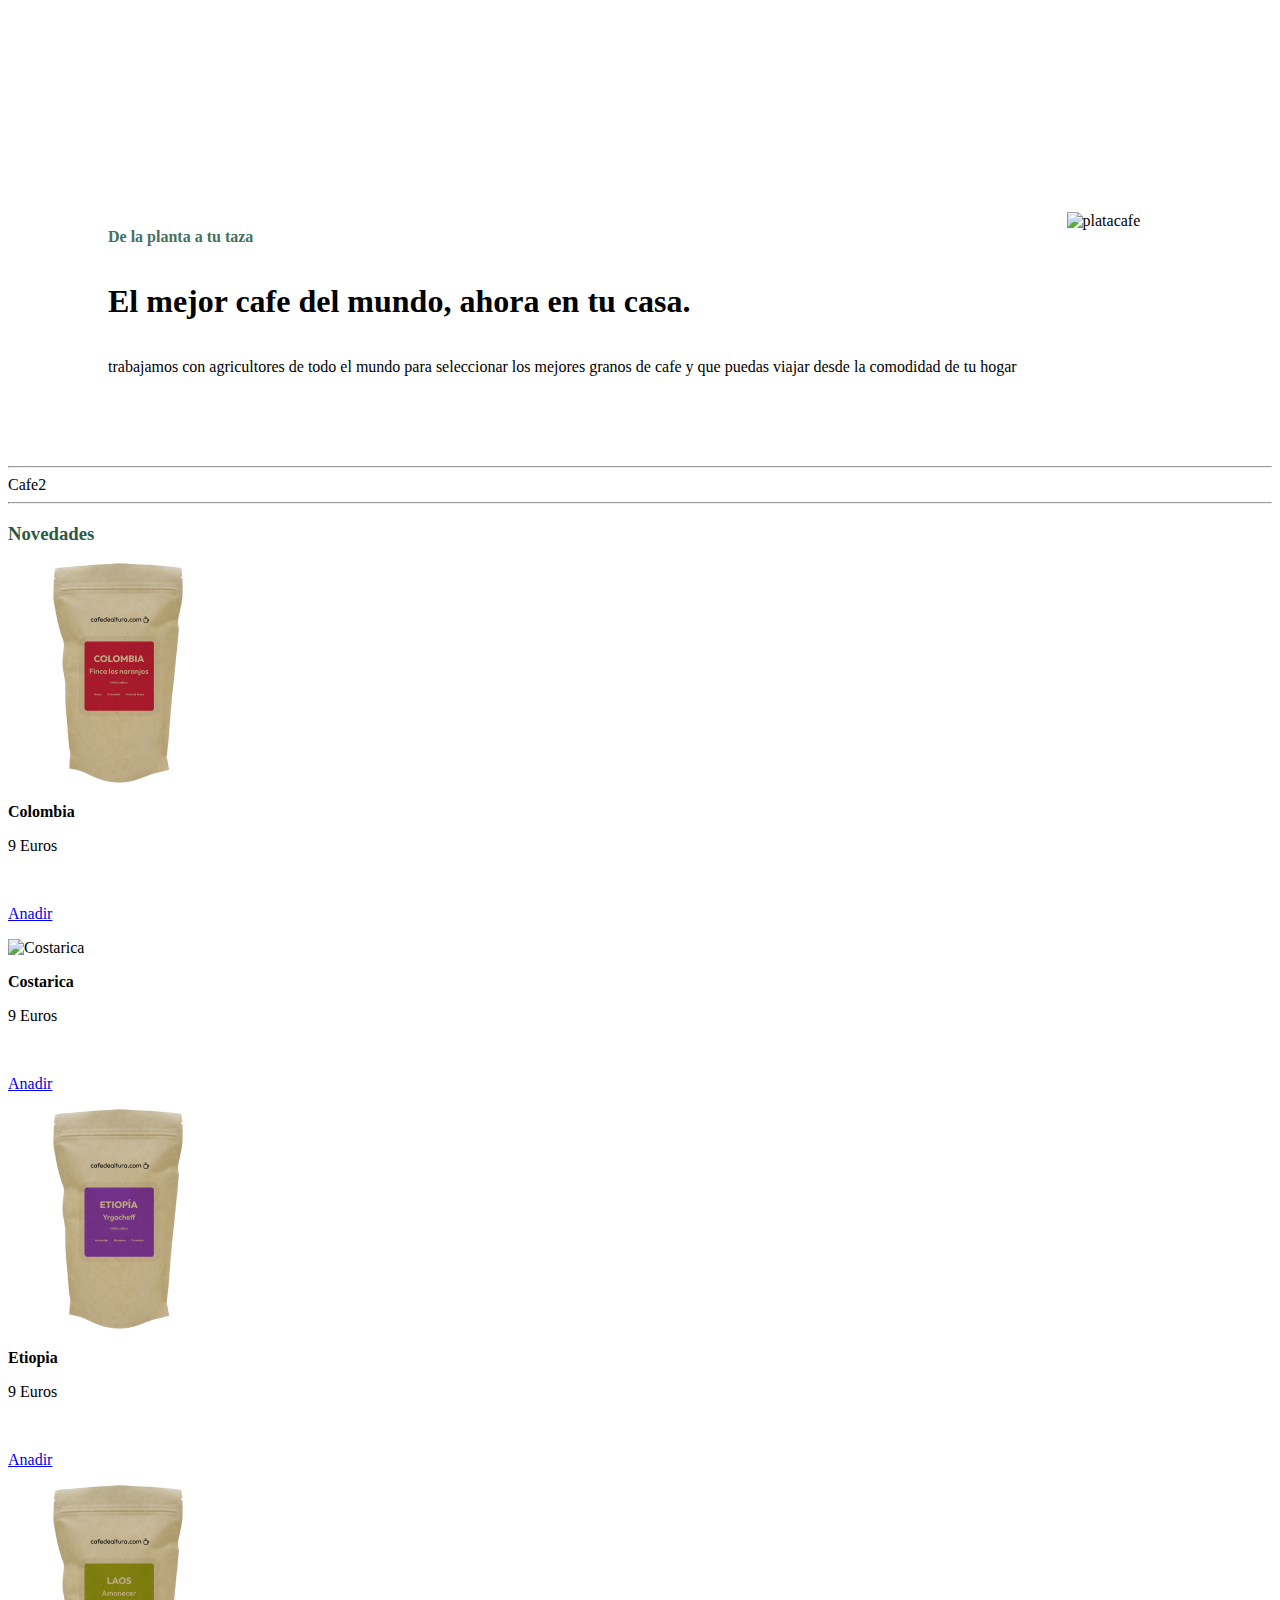
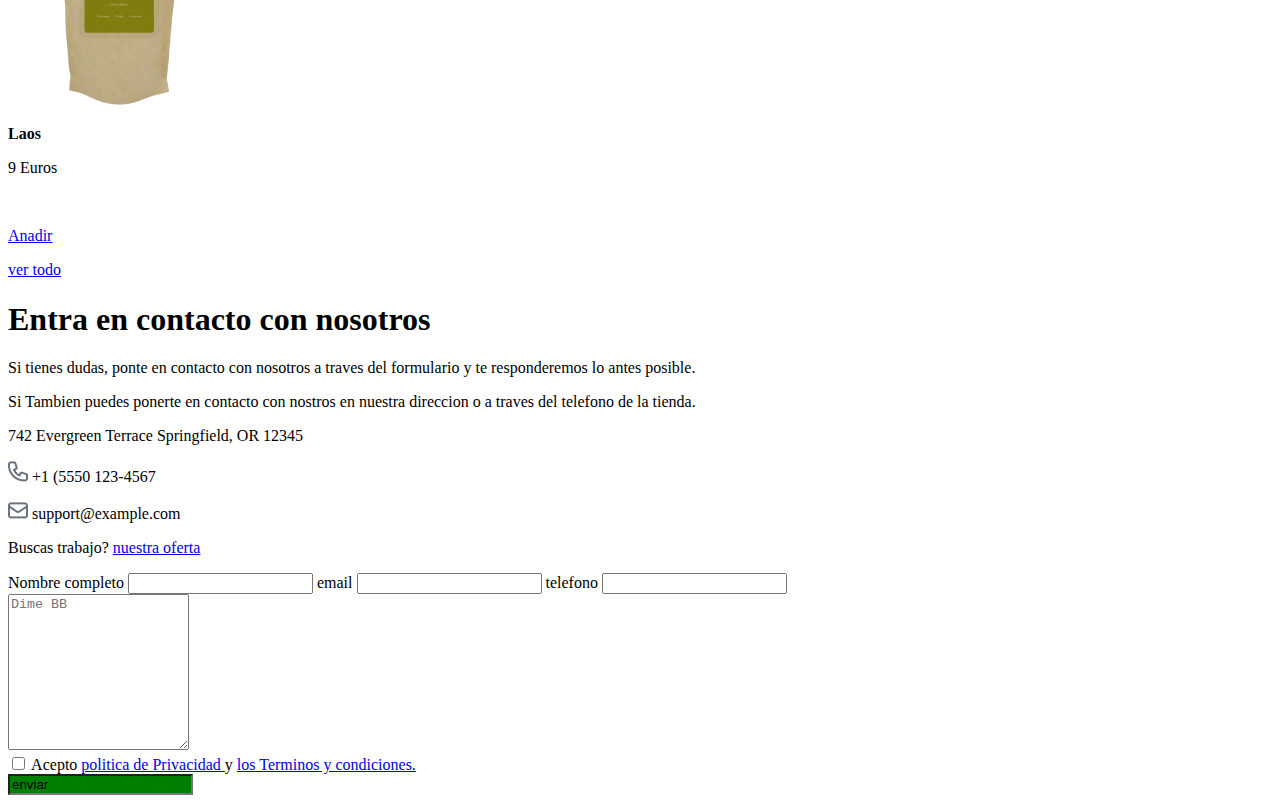
==== index.html @ aecbfa85 "2ndCommit" ====
<!DOCTYPE html>
<html lang="en">

<head>
    <meta charset="UTF-8">
    <meta http-equiv="X-UA-Compatible" content="IE=edge">
    <meta name="viewport" content="width=device-width, initial-scale=1.0">
    <link rel="stylesheet" href="assets/main.css">
    <title>Cafe de Altura
    </title>
</head>

<body>
    <section id="cafea">
        <div class="cafea1">
            <a title="Home" href="index.html"> <img src="image/emoti/Logo.png" alt="Cafe de Altura"> </a>
        </div>
        <div class="cafea2">
            <div class="Tienda"><a title="Tienda" href="tienda.html"> <img src="image/emoti/Tienda.png" alt="Tienda">
                </a></div>
            <div class="Suscripcion"><a title="Suscripcion" href="suscripcion.html"> <img
                        src="image/emoti/Suscripcion.png" alt="Suscripcion"> </a></div>

            <div class="empresas"><a title="para_empresas" href="empresas.html"> <img
                        src="image/emoti/Para_empresas.png" alt="empresas">
                </a>
            </div>

            <div class="about_us"><a title="about_us" href="aboutus.html"> <img src="image/emoti/Sobre_nosotros.png"
                        alt="about_us">

                </a>
            </div>
            <div class="Contact"><a title="Contact" href="contact.html"> <img src="image/emoti/Contacto.png"
                        alt="contact"> </a> </div>



        </div>


        </div>
        <div class="cafea3">
            <div> <a title="phone" href="tel:+34919490518"> <img src="image/emoti/telefono.png" alt="phone"> </a> </div>
            <div class="init_sesion">
                <a title="init" href="init.html"> <img src="image/emoti/inicio_secion.png" alt="inicio_secion"> </a>
            </div>

        </div>
        <div class="cafea4">

            <a title="cesta" href="cesta.html"> <img src="image/emoti/Carr.png" alt="cesta"> </a>


        </div>
    </section>













    <div class="cafe1">
        <div class="class1cafe">
            <p style="color: #46715E;"><strong> De la planta a tu taza </strong></p>
            <h1><strong> El mejor cafe del mundo, ahora en tu casa. </strong></h1>
            <p>trabajamos con agricultores de todo el mundo para seleccionar los mejores granos de cafe y que puedas
                viajar desde la comodidad de tu hogar</p>

            <p>

            <div class="cafe1bottom">
                <a href="page/about_us.html" ; style="color: white ;" id="buttom">About</a>


                <!--<p><a class="boton-tienda" href="https://sensacionweb.com/">Anadir</a>-->
                <a href="page/contact_us.html" ; style="color: white;" id="buttom2">Contact Us</a>
                </p>
            </div>
        </div>
        <div class="planta-de-cafe">
            <div>
                <img src="image/imagen/Planta-de-café.jpeg" ; alt="platacafe" width="600px" height="400px">

            </div>
        </div>

    </div>
    <hr>
    Cafe2
    <hr>
    <!--
    <section id="cafe2">
        <h2>Cafe con las mejores condiciones</h2>
        <article class="cafe2abc">
            <div class="cafe2a">
                <h3>Recibe tu pedido sin preocuparte</h3>
                <p> Tienes cosas mas importante en la cabeza, por eso con nuestro suscripcion de cafe, nunca te quedaras
                    sin
                    tu taza de la manana</p>
            </div>
            <div class="cafe2b">
                <h3>envio en 24/48h </h3>
                <p> pide tu cafe antes de las 12h y lo recibiras al dia siguiente</p>
            </div>
            <div class="cafe2c">
                <h3>Descuentos y beneficios</h3>
                <p>cada dos meses, te regalamos una bolsa de un nuevo origen sorpresa. Para que lo descubras junto a
                    nosotros</p>
            </div>
        </article>

    </section>-->

    <section id="cafe3">
        <div class="cafe3a">
            <h3 style="color:#2A5B45 ;">Novedades</h3>
        </div>
        <div class="cafe3b">
            <div class="bolsa-cafe"> <img src="image/imagen/Colombia.png" alt="Colombia">
                <p><strong>Colombia</strong></p>
                <p>9 Euros</p>
                </br>
                <p><a class="boton-tienda" href="https://sensacionweb.com/">Anadir</a>
            </div>
            <div class="bolsa-cafe"> <img src="image/imagen/Costarica.png" alt="Costarica">
                <p><strong>Costarica</strong></p>
                <p>9 Euros</p>
                </br>

                <p><a class="boton-tienda" href="https://sensacionweb.com/">Anadir</a>
            </div>
            <div class="bolsa-cafe"> <img src="image/imagen/Etiopia.png" alt="Etiopia">
                <p><strong>
                        Etiopia
                    </strong></p>
                <p>9 Euros</p>
                </br>

                <p><a class="boton-tienda" href="https://sensacionweb.com/">Anadir</a>
            </div>
            <div class="bolsa-cafe"> <img src="image/imagen/Laos.png" alt="Laos">
                <p><strong>Laos</strong></p>
                <p> 9 Euros</p>
                </br>

                <p><a class="boton-tienda" href="https://sensacionweb.com/">Anadir</a>
                </p>
            </div>
        </div>
        <div class="cafe3c">
            <a href="tienda.html">ver todo</a>
        </div>
    </section>

    <div id="cafe4">
        <div class="cafe4a">
            <h1>Entra en contacto con nosotros </h1>
            <p>Si tienes dudas, ponte en contacto con nosotros a traves del formulario y te
                responderemos lo antes posible. </p>
            <p>Si Tambien puedes ponerte en contacto con nostros en nuestra direccion o a
                traves del telefono de la tienda.</p>
            <p> 742 Evergreen Terrace Springfield, OR 12345 </p>
            <p> <img src="image/emoti/PhoneIcon.jpg" alt="phone"> +1 (5550 123-4567</p>
            <p> <img src="image/emoti/Emailicon.png" alt="emailicon"> support@example.com </p>
            <p> Buscas trabajo? <a href="ofertatrabajo.html" alt="ofertatrabao"> nuestra oferta </a></p>

        </div>
        <div class="cafe4b">




            <form action="fdf"></form>
            <label for="namesurname">Nombre completo</label>
            <input type="text" id="fname" name="fname">
            <label for="email">email</label>
            <input type="email" id="email" name="email">
            <label for="phone">telefono</label>
            <input type="tel" id="tel" name="tel">
            </br>
            <label for="Question"></label>
            <textarea name="name" id="fd" cols="20" rows="10" placeholder="Dime BB"></textarea>
        </br>
            <label for="Checkin"> <input type="checkbox" id="checkbox" name="checkbox">
                Acepto <a href="politicadeprivacidad.html"> politica de Privacidad </a>y <a
                    href="terminosycondiciones.html">los Terminos y condiciones. </a>
            </label>
        </br
        >
            <form action="/action_page.php" method="get" >
              
                    <input class="submit" value="enviar" style="background-color:green">
            </form>






        </div>

    </div>

    </div>

    <footer>

    </footer>

</body>

</html>
---- assets/main.css ----
/*div {
    display: flex;
    justify-content: center;
    gap: 12 cm; 
}
*/

header {

    display: flex;
    justify-content: space-around;
    align-content: center;
    text-align: center;
    align-items: center;
    background-color: #2B2A2B;
  
}


body {
    
}

.cafe1 {

    display: flex;
    justify-content: flex-start;
margin-left: 100px;
margin-right: 100px;
gap: 50px
;
}

.class1cafe {

    display: flex;
    flex-direction: column;
    justify-content: center;



}
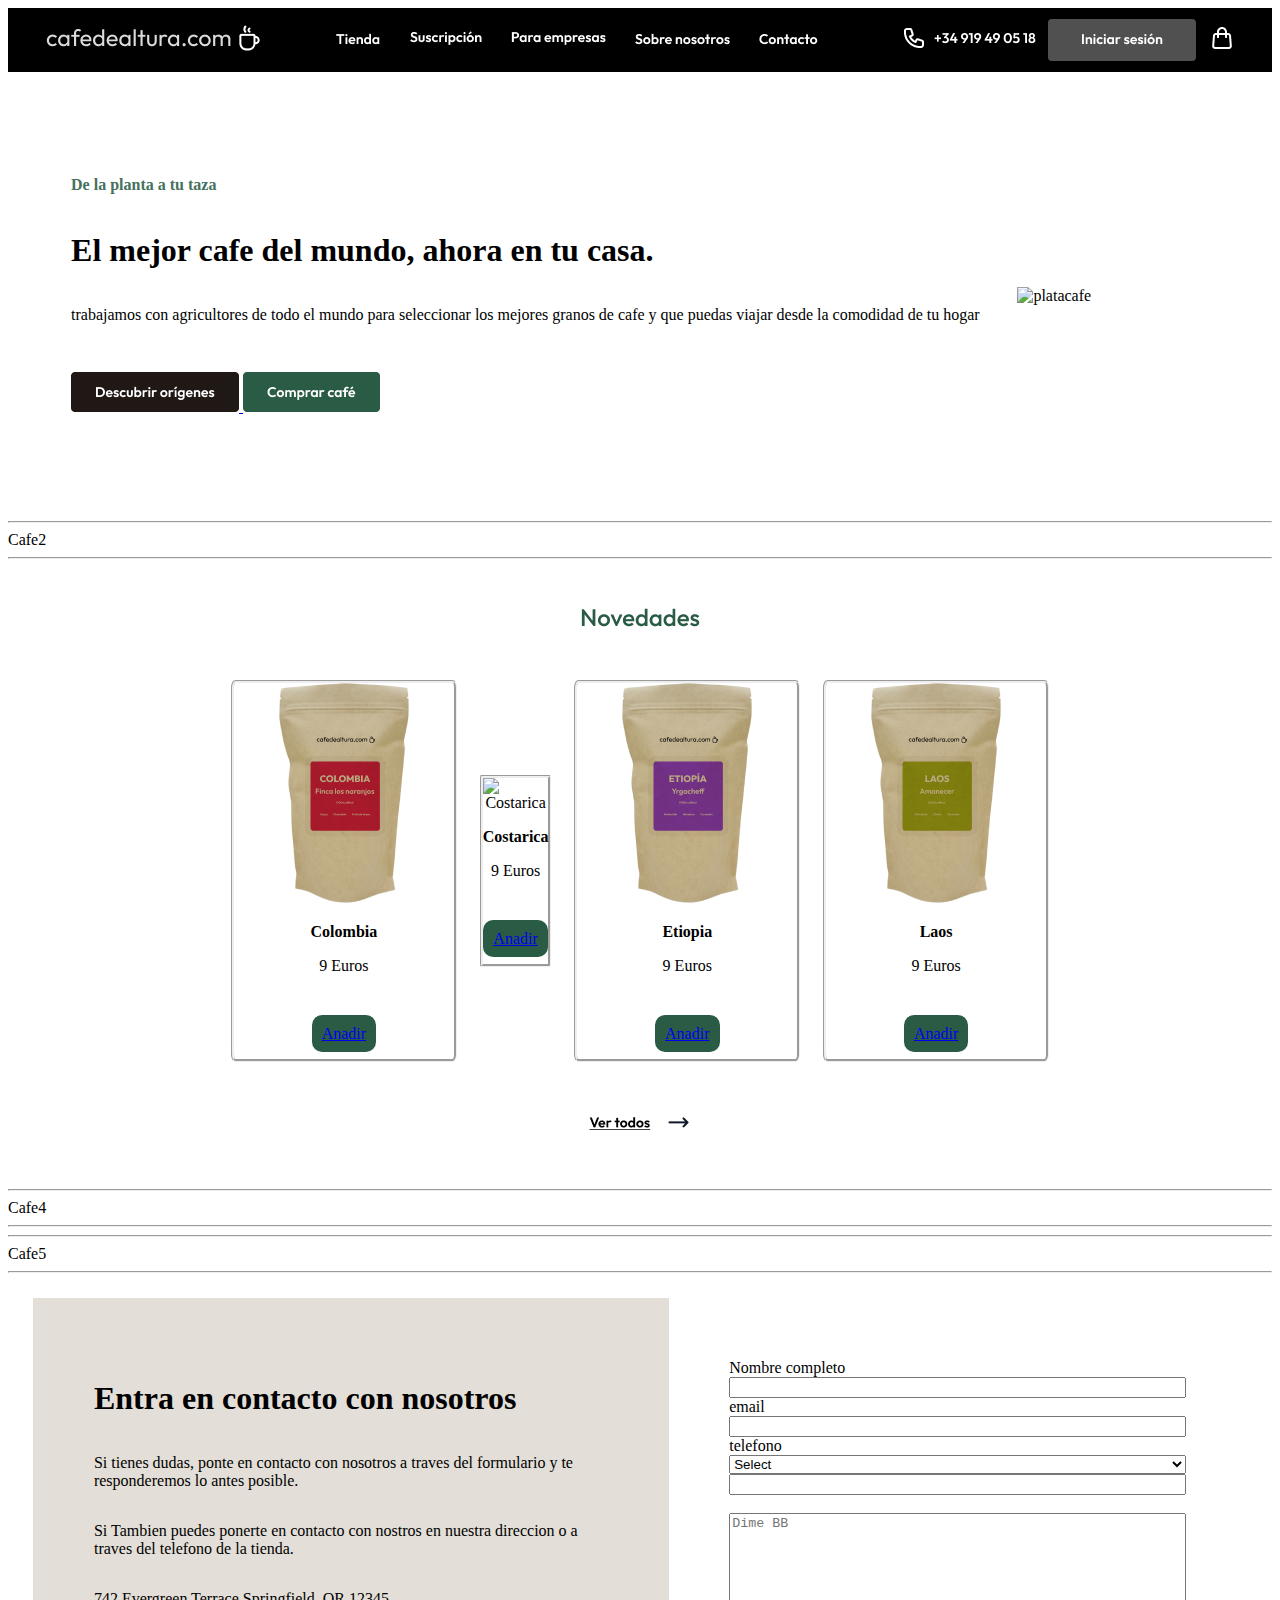
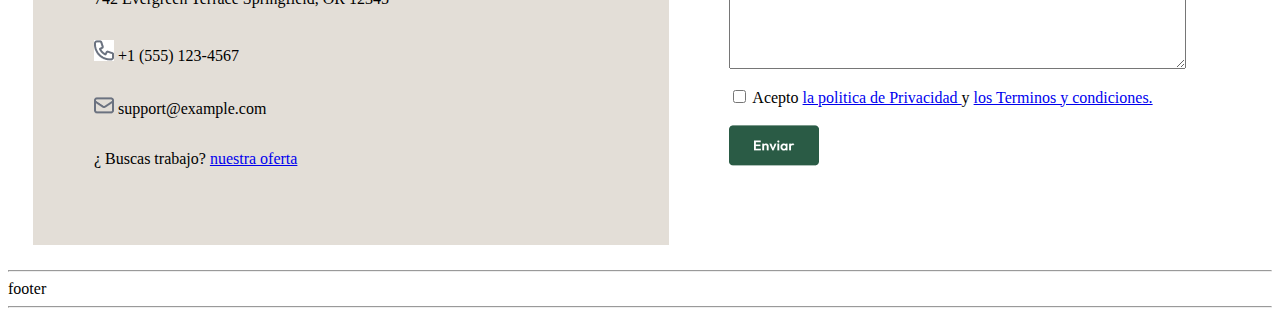
==== commit 57b831f0: "3rd Commit" ====
--- a/index.html
+++ b/index.html
@@ -57,16 +57,6 @@
 
 
 
-
-
-
-
-
-
-
-
-
-
     <div class="cafe1">
         <div class="class1cafe">
             <p style="color: #46715E;"><strong> De la planta a tu taza </strong></p>
@@ -77,11 +67,9 @@
             <p>
 
             <div class="cafe1bottom">
-                <a href="page/about_us.html" ; style="color: white ;" id="buttom">About</a>
+                <a href="page/about_us.html"> <img src="image/emoti/Botonegro.png" alt="Botonegro">  </a>
 
-
-                <!--<p><a class="boton-tienda" href="https://sensacionweb.com/">Anadir</a>-->
-                <a href="page/contact_us.html" ; style="color: white;" id="buttom2">Contact Us</a>
+                <a href="page/contact_us.html"> <img src="image/emoti/Botonverde.png" alt="Botonverde">    </a>
                 </p>
             </div>
         </div>
@@ -96,32 +84,10 @@
     <hr>
     Cafe2
     <hr>
-    <!--
-    <section id="cafe2">
-        <h2>Cafe con las mejores condiciones</h2>
-        <article class="cafe2abc">
-            <div class="cafe2a">
-                <h3>Recibe tu pedido sin preocuparte</h3>
-                <p> Tienes cosas mas importante en la cabeza, por eso con nuestro suscripcion de cafe, nunca te quedaras
-                    sin
-                    tu taza de la manana</p>
-            </div>
-            <div class="cafe2b">
-                <h3>envio en 24/48h </h3>
-                <p> pide tu cafe antes de las 12h y lo recibiras al dia siguiente</p>
-            </div>
-            <div class="cafe2c">
-                <h3>Descuentos y beneficios</h3>
-                <p>cada dos meses, te regalamos una bolsa de un nuevo origen sorpresa. Para que lo descubras junto a
-                    nosotros</p>
-            </div>
-        </article>
-
-    </section>-->
-
+   
     <section id="cafe3">
         <div class="cafe3a">
-            <h3 style="color:#2A5B45 ;">Novedades</h3>
+            <img src="image/emoti/Novedades.png" alt="Novedades">
         </div>
         <div class="cafe3b">
             <div class="bolsa-cafe"> <img src="image/imagen/Colombia.png" alt="Colombia">
@@ -156,9 +122,18 @@
             </div>
         </div>
         <div class="cafe3c">
-            <a href="tienda.html">ver todo</a>
+            <a href="tienda.html" ><img src="image/emoti/Vertodo.png" alt="vertodo"></a>
         </div>
     </section>
+
+
+    <hr>
+    Cafe4
+    <hr>
+    <hr>
+    Cafe5
+    <hr>
+
 
     <div id="cafe4">
         <div class="cafe4a">
@@ -168,14 +143,14 @@
             <p>Si Tambien puedes ponerte en contacto con nostros en nuestra direccion o a
                 traves del telefono de la tienda.</p>
             <p> 742 Evergreen Terrace Springfield, OR 12345 </p>
-            <p> <img src="image/emoti/PhoneIcon.jpg" alt="phone"> +1 (5550 123-4567</p>
+            <p> <img src="image/emoti/PhoneIcon.jpg" alt="phone"> +1 (555) 123-4567</p>
             <p> <img src="image/emoti/Emailicon.png" alt="emailicon"> support@example.com </p>
-            <p> Buscas trabajo? <a href="ofertatrabajo.html" alt="ofertatrabao"> nuestra oferta </a></p>
+            <p> ¿ Buscas trabajo? <a href="ofertatrabajo.html" alt="ofertatrabao"> nuestra oferta </a></p>
 
         </div>
+
+      
         <div class="cafe4b">
-
-
 
 
             <form action="fdf"></form>
@@ -184,25 +159,24 @@
             <label for="email">email</label>
             <input type="email" id="email" name="email">
             <label for="phone">telefono</label>
+            <select name="edad del usario" id="edad">
+                <option value="" disabled selected>Select </option>
+              
             <input type="tel" id="tel" name="tel">
             </br>
             <label for="Question"></label>
             <textarea name="name" id="fd" cols="20" rows="10" placeholder="Dime BB"></textarea>
-        </br>
+            </br>
             <label for="Checkin"> <input type="checkbox" id="checkbox" name="checkbox">
-                Acepto <a href="politicadeprivacidad.html"> politica de Privacidad </a>y <a
+                Acepto <a href="politicadeprivacidad.html">la politica de Privacidad </a>y <a
                     href="terminosycondiciones.html">los Terminos y condiciones. </a>
             </label>
-        </br
-        >
-            <form action="/action_page.php" method="get" >
-              
-                    <input class="submit" value="enviar" style="background-color:green">
+            </br>
+            <form action="/action_page.php" method="get">
+
+                
+                <input type="image" name="botondeenvio" src="image/emoti/Button.png" alt="Enviar formulario">
             </form>
-
-
-
-
 
 
         </div>
@@ -212,7 +186,9 @@
     </div>
 
     <footer>
-
+        <hr>
+        footer
+        <hr>
     </footer>
 
 </body>
--- a/assets/main.css
+++ b/assets/main.css
@@ -1,34 +1,106 @@
-/*div {
+#cafea {
+
+    background-color: black;
     display: flex;
-    justify-content: center;
-    gap: 12 cm; 
-}
-*/
-
-header {
-
-    display: flex;
-    justify-content: space-around;
-    align-content: center;
+    color: white;
+    justify-content: space-between;
     text-align: center;
     align-items: center;
-    background-color: #2B2A2B;
-  
+    align-content: center;
+    height: 64px;
+    padding: 12px, 40px, 12px, 40px;
+
 }
 
 
-body {
-    
+
+.cafea1 {
+
+    display: flex;
+    justify-content: center;
+    align-items: center;
+    margin-left: 3%;
+
 }
+
+.cafea2 {
+    display: flex;
+    justify-content: center;
+    align-items: center;
+    margin-left: 10%;
+}  
+
+.cafea2>div {
+    margin: 4%;
+}
+
+.cafea3 {
+
+    display: flex;
+    align-items: center;
+    margin-left: 10%
+;
+
+}
+.cafea3 > div {
+    margin: 6px;
+}
+.init_sesion {
+    border-radius: 4px;
+    padding: 12px 24px 12px 24px;
+width: 100px;
+     background-color: #515051 ;
+
+}
+.cafea4 {
+    margin-right: 3%;
+}
+
+
 
 .cafe1 {
 
     display: flex;
     justify-content: flex-start;
-margin-left: 100px;
-margin-right: 100px;
-gap: 50px
-;
+    align-items: center;
+    text-align: start;
+   
+margin: 4% 2% 4% 2%
+
+}
+
+
+.boton-tienda {
+    background: #2A5B45;
+    border-radius: 10px;
+
+    padding: 10px;
+    height: 10px;
+    width: 10px;
+
+}
+
+.boton-tienda:hover {
+background-color: #6A8C7D;
+
+}
+
+#buttom {
+    background: #1F1815;
+    border-radius: 10px;
+
+    padding: 20px;
+    height: 20px;
+    width: 40px;
+}
+
+#buttom2 {
+    background: #2A5B45;
+    border-radius: 10px;
+
+    padding: 20px;
+    height: 200px;
+    width: 40000px;
 }
 
 .class1cafe {
@@ -36,7 +108,86 @@
     display: flex;
     flex-direction: column;
     justify-content: center;
+    margin: 1cm;
+
+}
 
 
+#cafe3 {
+    
+    align-items: center ;
+   flex-wrap: wrap;
+   
 
-}+}
+#cafe3 >div {
+
+ margin-top: 2%;
+ margin-bottom:  2%;
+}
+
+
+#cafe3 {
+
+    display: flex;
+    flex-direction: column;
+    margin: 2%;
+    column-gap: 400cm;
+}
+
+.cafe3b {
+
+    display: flex;
+    flex-direction: row;
+    align-items: center;
+    justify-content: center;
+    text-align: center;
+    gap: 3%
+
+
+}
+.bolsa-cafe {
+    border-style: groove;
+
+border-radius: 2%;
+}
+.bolsa-cafe:hover {
+
+background-color: #F7F5F3;
+}
+
+#cafe4 {
+
+
+display: flex;
+margin: 2%;}
+
+.cafe4a {
+    background-color: #E3DED7;
+    display: flex;
+    flex-direction: column;
+    justify-content: start;
+padding: 5%;
+width: 45%;
+}
+.cafe4b {
+
+
+    display: flex;
+    flex-direction: column;
+    justify-content: flex-start;
+    padding:  5%;
+    width: 40%;
+
+}
+.boton3 {
+
+    width: 82px;
+    height: 30px;
+    padding: 8px;
+    border-radius: 6%;
+    
+
+}
+
+/* Nav en el Header */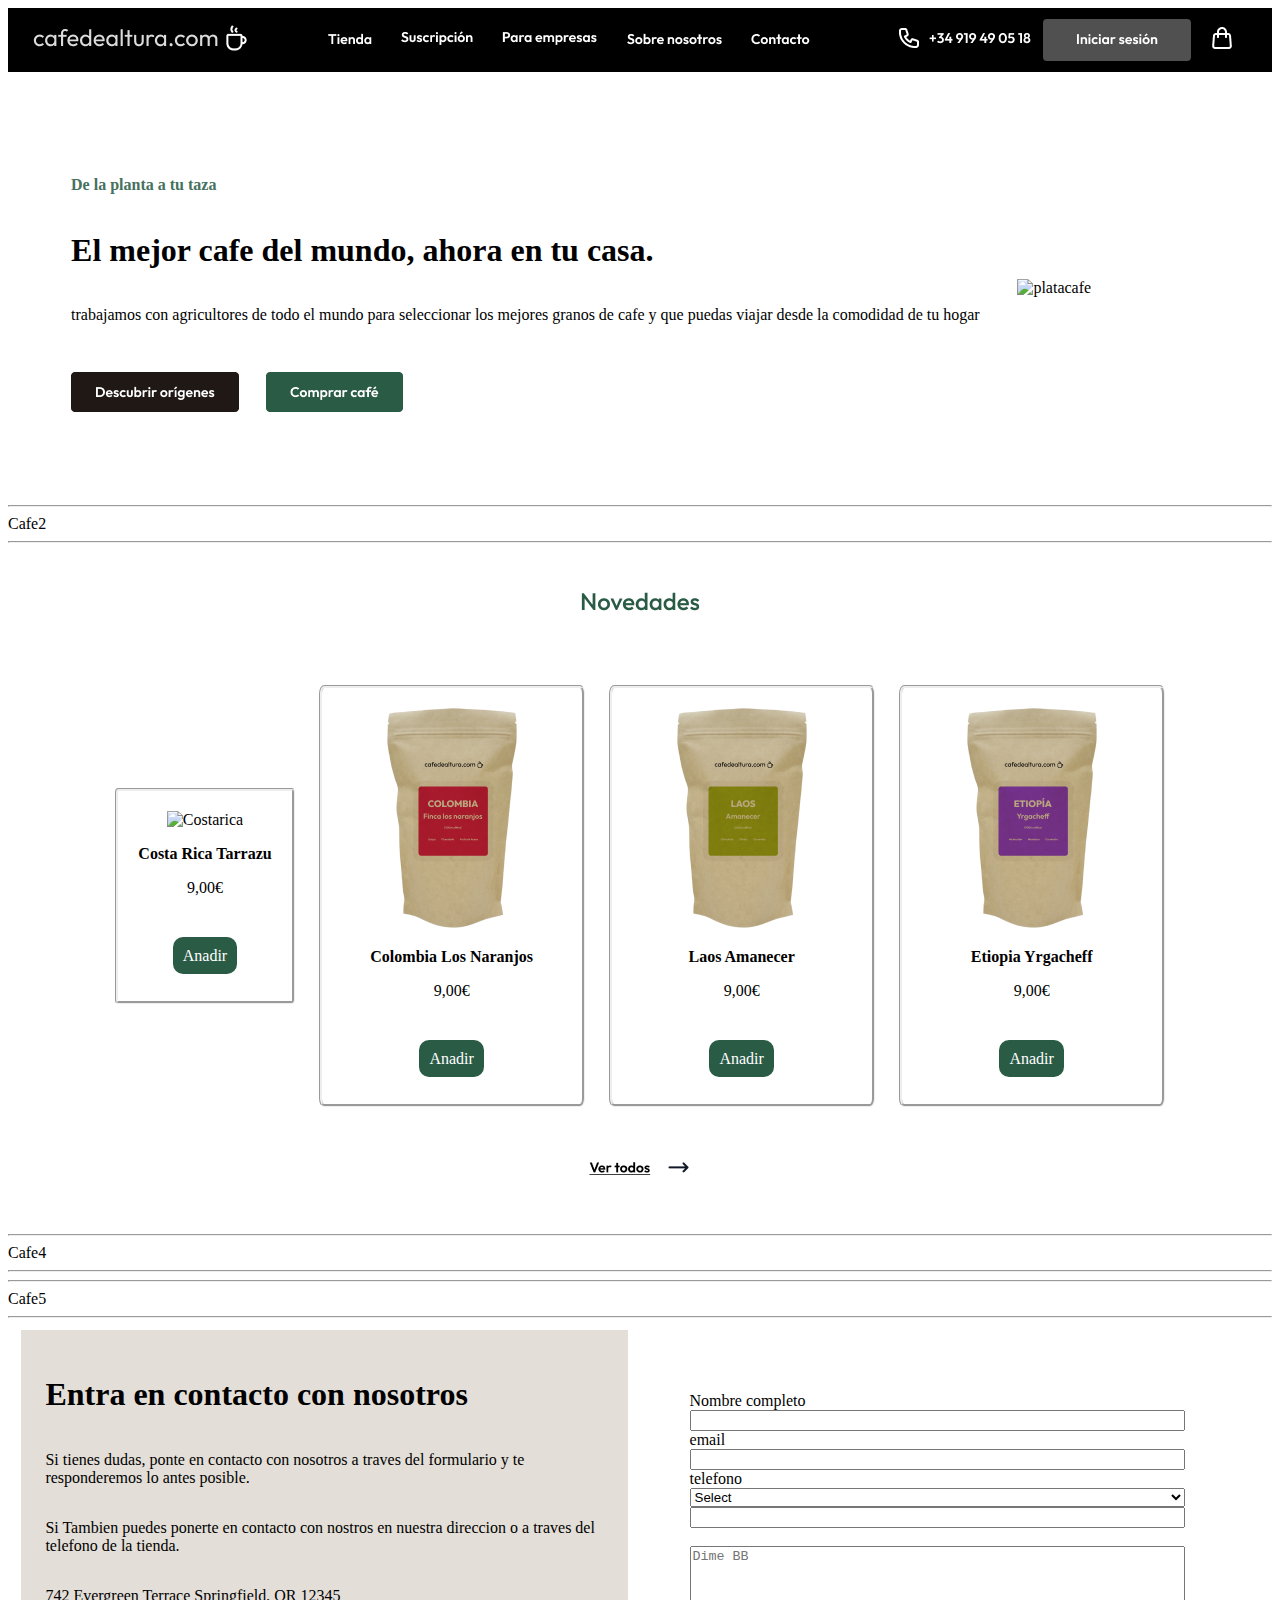
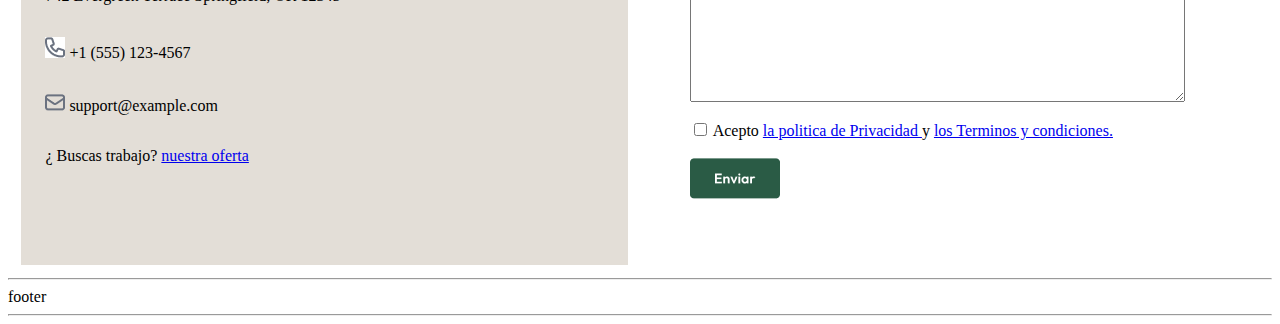
==== commit bc6e0fb6: "4commit" ====
--- a/index.html
+++ b/index.html
@@ -11,27 +11,33 @@
 </head>
 
 <body>
-    <section id="cafea">
-        <div class="cafea1">
+    <section id="cafe1">
+        <div class="cafe1a">
             <a title="Home" href="index.html"> <img src="image/emoti/Logo.png" alt="Cafe de Altura"> </a>
         </div>
-        <div class="cafea2">
-            <div class="Tienda"><a title="Tienda" href="tienda.html"> <img src="image/emoti/Tienda.png" alt="Tienda">
-                </a></div>
-            <div class="Suscripcion"><a title="Suscripcion" href="suscripcion.html"> <img
-                        src="image/emoti/Suscripcion.png" alt="Suscripcion"> </a></div>
-
-            <div class="empresas"><a title="para_empresas" href="empresas.html"> <img
+        <div class="cafe1b">
+            <div class="Tienda">
+                <a href="page/tienda.html" title="Tienda">
+                    <img src="image/emoti/Tienda.png" alt="Tienda">
+                </a>
+            </div>
+            <div class="Suscripcion">
+                <a href="page/suscripcion.html" title="Suscripcion">
+                    <img src="image/emoti/Suscripcion.png" alt="Suscripcion">
+                </a>
+            </div>
+
+            <div class="empresas"><a title="para_empresas" href="page/empresas.html"> <img
                         src="image/emoti/Para_empresas.png" alt="empresas">
                 </a>
             </div>
 
-            <div class="about_us"><a title="about_us" href="aboutus.html"> <img src="image/emoti/Sobre_nosotros.png"
-                        alt="about_us">
-
-                </a>
-            </div>
-            <div class="Contact"><a title="Contact" href="contact.html"> <img src="image/emoti/Contacto.png"
+            <div class="about_us"><a title="about_us" href="page/about_us.html"> <img
+                        src="image/emoti/Sobre_nosotros.png" alt="about_us">
+
+                </a>
+            </div>
+            <div class="Contact"><a title="Contact" href="page/contact_us.html"> <img src="image/emoti/Contacto.png"
                         alt="contact"> </a> </div>
 
 
@@ -40,14 +46,14 @@
 
 
         </div>
-        <div class="cafea3">
+        <div class="cafe1c">
             <div> <a title="phone" href="tel:+34919490518"> <img src="image/emoti/telefono.png" alt="phone"> </a> </div>
             <div class="init_sesion">
                 <a title="init" href="init.html"> <img src="image/emoti/inicio_secion.png" alt="inicio_secion"> </a>
             </div>
 
         </div>
-        <div class="cafea4">
+        <div class="cafe1d">
 
             <a title="cesta" href="cesta.html"> <img src="image/emoti/Carr.png" alt="cesta"> </a>
 
@@ -57,7 +63,7 @@
 
 
 
-    <div class="cafe1">
+    <div class="cafe3">
         <div class="class1cafe">
             <p style="color: #46715E;"><strong> De la planta a tu taza </strong></p>
             <h1><strong> El mejor cafe del mundo, ahora en tu casa. </strong></h1>
@@ -67,9 +73,9 @@
             <p>
 
             <div class="cafe1bottom">
-                <a href="page/about_us.html"> <img src="image/emoti/Botonegro.png" alt="Botonegro">  </a>
-
-                <a href="page/contact_us.html"> <img src="image/emoti/Botonverde.png" alt="Botonverde">    </a>
+                <a href="page/about_us.html"> <img src="image/emoti/Botonegro.png" alt="Botonegro"> </a>
+
+                <a href="page/contact_us.html"> <img src="image/emoti/Botonverde.png" alt="Botonverde"> </a>
                 </p>
             </div>
         </div>
@@ -84,45 +90,51 @@
     <hr>
     Cafe2
     <hr>
-   
-    <section id="cafe3">
-        <div class="cafe3a">
+
+    <section id="cafe4">
+        <div class="cafe4a">
             <img src="image/emoti/Novedades.png" alt="Novedades">
         </div>
-        <div class="cafe3b">
+        <div class="cafe4b">
+
+            <div class="bolsa-cafe"> <img src="image/imagen/Costarica.png" alt="Costarica">
+                <p><strong>Costa Rica Tarrazu</strong></p>
+
+
+                <p>9,00€ </p>
+                </br>
+                <p><a class="boton-tienda" href="cesta.html">Anadir</a>
+
+            </div>
             <div class="bolsa-cafe"> <img src="image/imagen/Colombia.png" alt="Colombia">
-                <p><strong>Colombia</strong></p>
-                <p>9 Euros</p>
-                </br>
-                <p><a class="boton-tienda" href="https://sensacionweb.com/">Anadir</a>
-            </div>
-            <div class="bolsa-cafe"> <img src="image/imagen/Costarica.png" alt="Costarica">
-                <p><strong>Costarica</strong></p>
-                <p>9 Euros</p>
-                </br>
-
-                <p><a class="boton-tienda" href="https://sensacionweb.com/">Anadir</a>
+                <p><strong>Colombia Los Naranjos</strong></p>
+                <p>9,00€</p>
+                </br>
+                <p><a class="boton-tienda" href="cesta.html">Anadir</a>
+
+            </div>
+            <div class="bolsa-cafe"> <img src="image/imagen/Laos.png" alt="Laos">
+                <p><strong>Laos Amanecer</strong></p>
+                <p> 9,00€</p>
+                </br>
+
+                <p><a class="boton-tienda" href="cesta.html">Anadir</a>
             </div>
             <div class="bolsa-cafe"> <img src="image/imagen/Etiopia.png" alt="Etiopia">
                 <p><strong>
-                        Etiopia
+                        Etiopia Yrgacheff
                     </strong></p>
-                <p>9 Euros</p>
-                </br>
-
-                <p><a class="boton-tienda" href="https://sensacionweb.com/">Anadir</a>
-            </div>
-            <div class="bolsa-cafe"> <img src="image/imagen/Laos.png" alt="Laos">
-                <p><strong>Laos</strong></p>
-                <p> 9 Euros</p>
-                </br>
-
-                <p><a class="boton-tienda" href="https://sensacionweb.com/">Anadir</a>
+                <p>9,00€
+
                 </p>
-            </div>
-        </div>
-        <div class="cafe3c">
-            <a href="tienda.html" ><img src="image/emoti/Vertodo.png" alt="vertodo"></a>
+                </br>
+
+                <p><a class="boton-tienda" href="cesta.html">Anadir</a>
+                </p>
+            </div>
+        </div>
+        <div class="cafe4c">
+            <a href="page/tienda.html" title="Tienda"><img src="image/emoti/Vertodo.png" alt="vertodo"></a>
         </div>
     </section>
 
@@ -135,13 +147,13 @@
     <hr>
 
 
-    <div id="cafe4">
-        <div class="cafe4a">
+    <div id="cafe6">
+        <div class="cafe6a">
             <h1>Entra en contacto con nosotros </h1>
             <p>Si tienes dudas, ponte en contacto con nosotros a traves del formulario y te
                 responderemos lo antes posible. </p>
-            <p>Si Tambien puedes ponerte en contacto con nostros en nuestra direccion o a
-                traves del telefono de la tienda.</p>
+            <p>Si Tambien puedes ponerte en contacto con nostros en nuestra direccion o a traves del telefono de la
+                tienda.</p>
             <p> 742 Evergreen Terrace Springfield, OR 12345 </p>
             <p> <img src="image/emoti/PhoneIcon.jpg" alt="phone"> +1 (555) 123-4567</p>
             <p> <img src="image/emoti/Emailicon.png" alt="emailicon"> support@example.com </p>
@@ -149,8 +161,8 @@
 
         </div>
 
-      
-        <div class="cafe4b">
+
+        <div class="cafe6b">
 
 
             <form action="fdf"></form>
@@ -161,22 +173,22 @@
             <label for="phone">telefono</label>
             <select name="edad del usario" id="edad">
                 <option value="" disabled selected>Select </option>
-              
-            <input type="tel" id="tel" name="tel">
-            </br>
-            <label for="Question"></label>
-            <textarea name="name" id="fd" cols="20" rows="10" placeholder="Dime BB"></textarea>
-            </br>
-            <label for="Checkin"> <input type="checkbox" id="checkbox" name="checkbox">
-                Acepto <a href="politicadeprivacidad.html">la politica de Privacidad </a>y <a
-                    href="terminosycondiciones.html">los Terminos y condiciones. </a>
-            </label>
-            </br>
-            <form action="/action_page.php" method="get">
-
-                
-                <input type="image" name="botondeenvio" src="image/emoti/Button.png" alt="Enviar formulario">
-            </form>
+
+                <input type="tel" id="tel" name="tel">
+                </br>
+                <label for="Question"></label>
+                <textarea name="name" id="fd" cols="20" rows="10" placeholder="Dime BB"></textarea>
+                </br>
+                <label for="Checkin"> <input type="checkbox" id="checkbox" name="checkbox">
+                    Acepto <a href="politicadeprivacidad.html">la politica de Privacidad </a>y <a
+                        href="terminosycondiciones.html">los Terminos y condiciones. </a>
+                </label>
+                </br>
+                <form action="/action_page.php" method="get">
+
+
+                    <input type="image" name="botondeenvio" src="image/emoti/Button.png" alt="Enviar formulario">
+                </form>
 
 
         </div>
--- a/assets/main.css
+++ b/assets/main.css
@@ -1,4 +1,4 @@
-#cafea {
+#cafe1 {
 
     background-color: black;
     display: flex;
@@ -12,61 +12,69 @@
 
 }
 
+.boton-tienda:link {text-decoration: none;}
+.boton-tienda {color: white;}
 
-
-.cafea1 {
+.cafe1 {
 
     display: flex;
     justify-content: center;
     align-items: center;
-    margin-left: 3%;
+    margin-left: 2%;
 
 }
 
-.cafea2 {
+
+.cafe1a { margin-left: 2%;}
+
+.cafe1bottom {display:flex;
+    gap: 3%;}
+
+.cafe1b {
     display: flex;
     justify-content: center;
     align-items: center;
     margin-left: 10%;
-}  
+}
 
-.cafea2>div {
+.cafe1b>div {
     margin: 4%;
 }
 
-.cafea3 {
+.cafe1c {
 
     display: flex;
     align-items: center;
-    margin-left: 10%
-;
+    margin-left: 10%;
 
 }
-.cafea3 > div {
+
+.cafe1c>div {
     margin: 6px;
 }
+
 .init_sesion {
     border-radius: 4px;
     padding: 12px 24px 12px 24px;
-width: 100px;
-     background-color: #515051 ;
+    width: 100px;
+    background-color: #515051;
 
 }
-.cafea4 {
+
+.cafe1d {
     margin-right: 3%;
 }
 
 
 
-.cafe1 {
+.cafe3 {
 
     display: flex;
     justify-content: flex-start;
     align-items: center;
     text-align: start;
-   
-margin: 4% 2% 4% 2%
 
+    margin: 4% 2% 4% 2%
 }
 
 
@@ -81,27 +89,10 @@
 }
 
 .boton-tienda:hover {
-background-color: #6A8C7D;
+    background-color: #6A8C7D;
 
 }
 
-#buttom {
-    background: #1F1815;
-    border-radius: 10px;
-
-    padding: 20px;
-    height: 20px;
-    width: 40px;
-}
-
-#buttom2 {
-    background: #2A5B45;
-    border-radius: 10px;
-
-    padding: 20px;
-    height: 200px;
-    width: 40000px;
-}
 
 .class1cafe {
 
@@ -113,80 +104,85 @@
 }
 
 
-#cafe3 {
-    
-    align-items: center ;
-   flex-wrap: wrap;
-   
+#cafe4 {
+
+    align-items: center;
+    flex-wrap: wrap;
+
 
 }
-#cafe3 >div {
 
- margin-top: 2%;
- margin-bottom:  2%;
+#cafe4>div {
+
+    margin-top: 2%;
+    margin-bottom: 2%;
 }
 
 
-#cafe3 {
+#cafe4 {
 
     display: flex;
     flex-direction: column;
     margin: 2%;
-    column-gap: 400cm;
+    
 }
 
-.cafe3b {
+.cafe4b {
 
     display: flex;
     flex-direction: row;
     align-items: center;
     justify-content: center;
     text-align: center;
-    gap: 3%
+    gap: 24px
+}
+
+.bolsa-cafe {
+    border-style: groove;
+    margin-top: 2%;
+    border-radius: 2%;
+    padding: 20px;
+}
+
+.bolsa-cafe:hover {
+
+    background-color: #F7F5F3;
+}
+
+#cafe6 {
 
 
-}
-.bolsa-cafe {
-    border-style: groove;
-
-border-radius: 2%;
-}
-.bolsa-cafe:hover {
-
-background-color: #F7F5F3;
+    display: flex;
+    margin: 1%;
 }
 
-#cafe4 {
-
-
-display: flex;
-margin: 2%;}
-
-.cafe4a {
+.cafe6a {
     background-color: #E3DED7;
     display: flex;
     flex-direction: column;
     justify-content: start;
-padding: 5%;
-width: 45%;
+    padding: 2%;
+    width: 45%;
 }
-.cafe4b {
+
+.cafe6b {
 
 
     display: flex;
     flex-direction: column;
     justify-content: flex-start;
-    padding:  5%;
+    padding: 5%;
     width: 40%;
 
 }
+
 .boton3 {
 
     width: 82px;
     height: 30px;
     padding: 8px;
     border-radius: 6%;
-    
+
 
 }
 
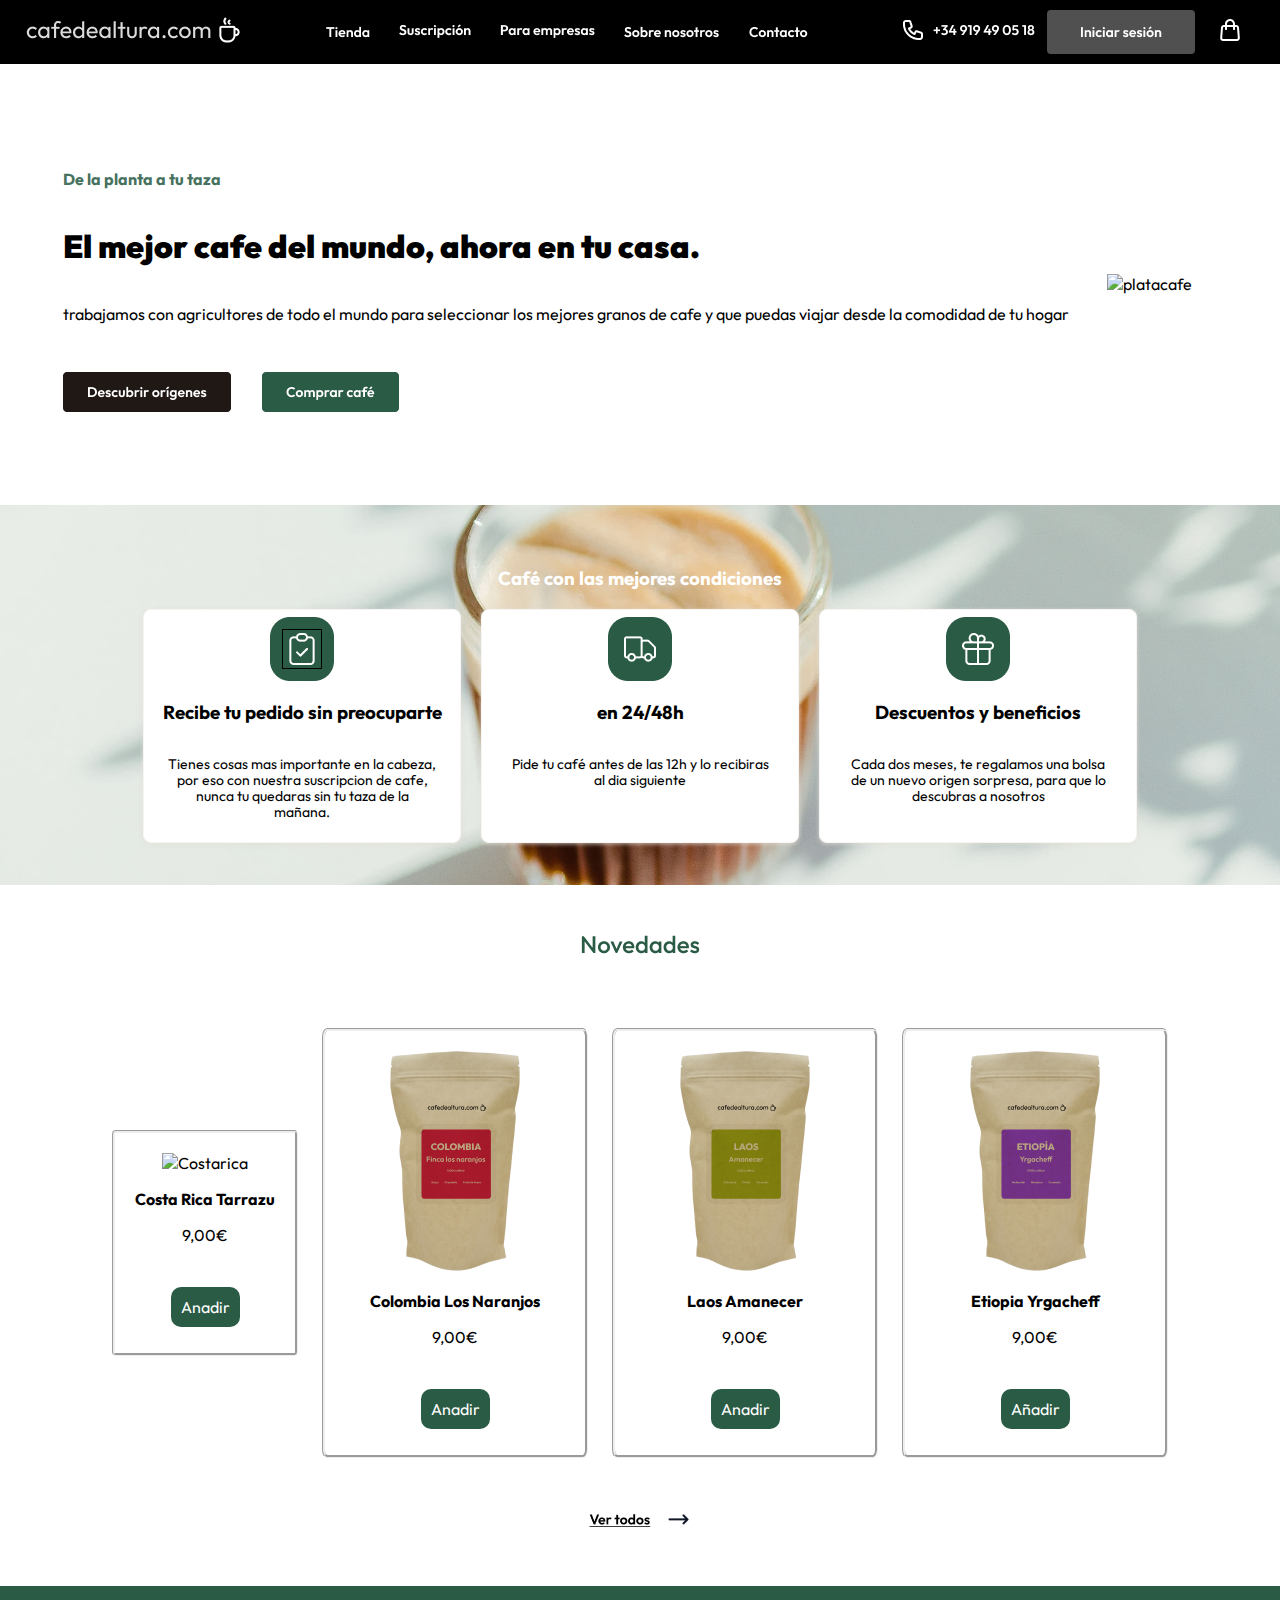
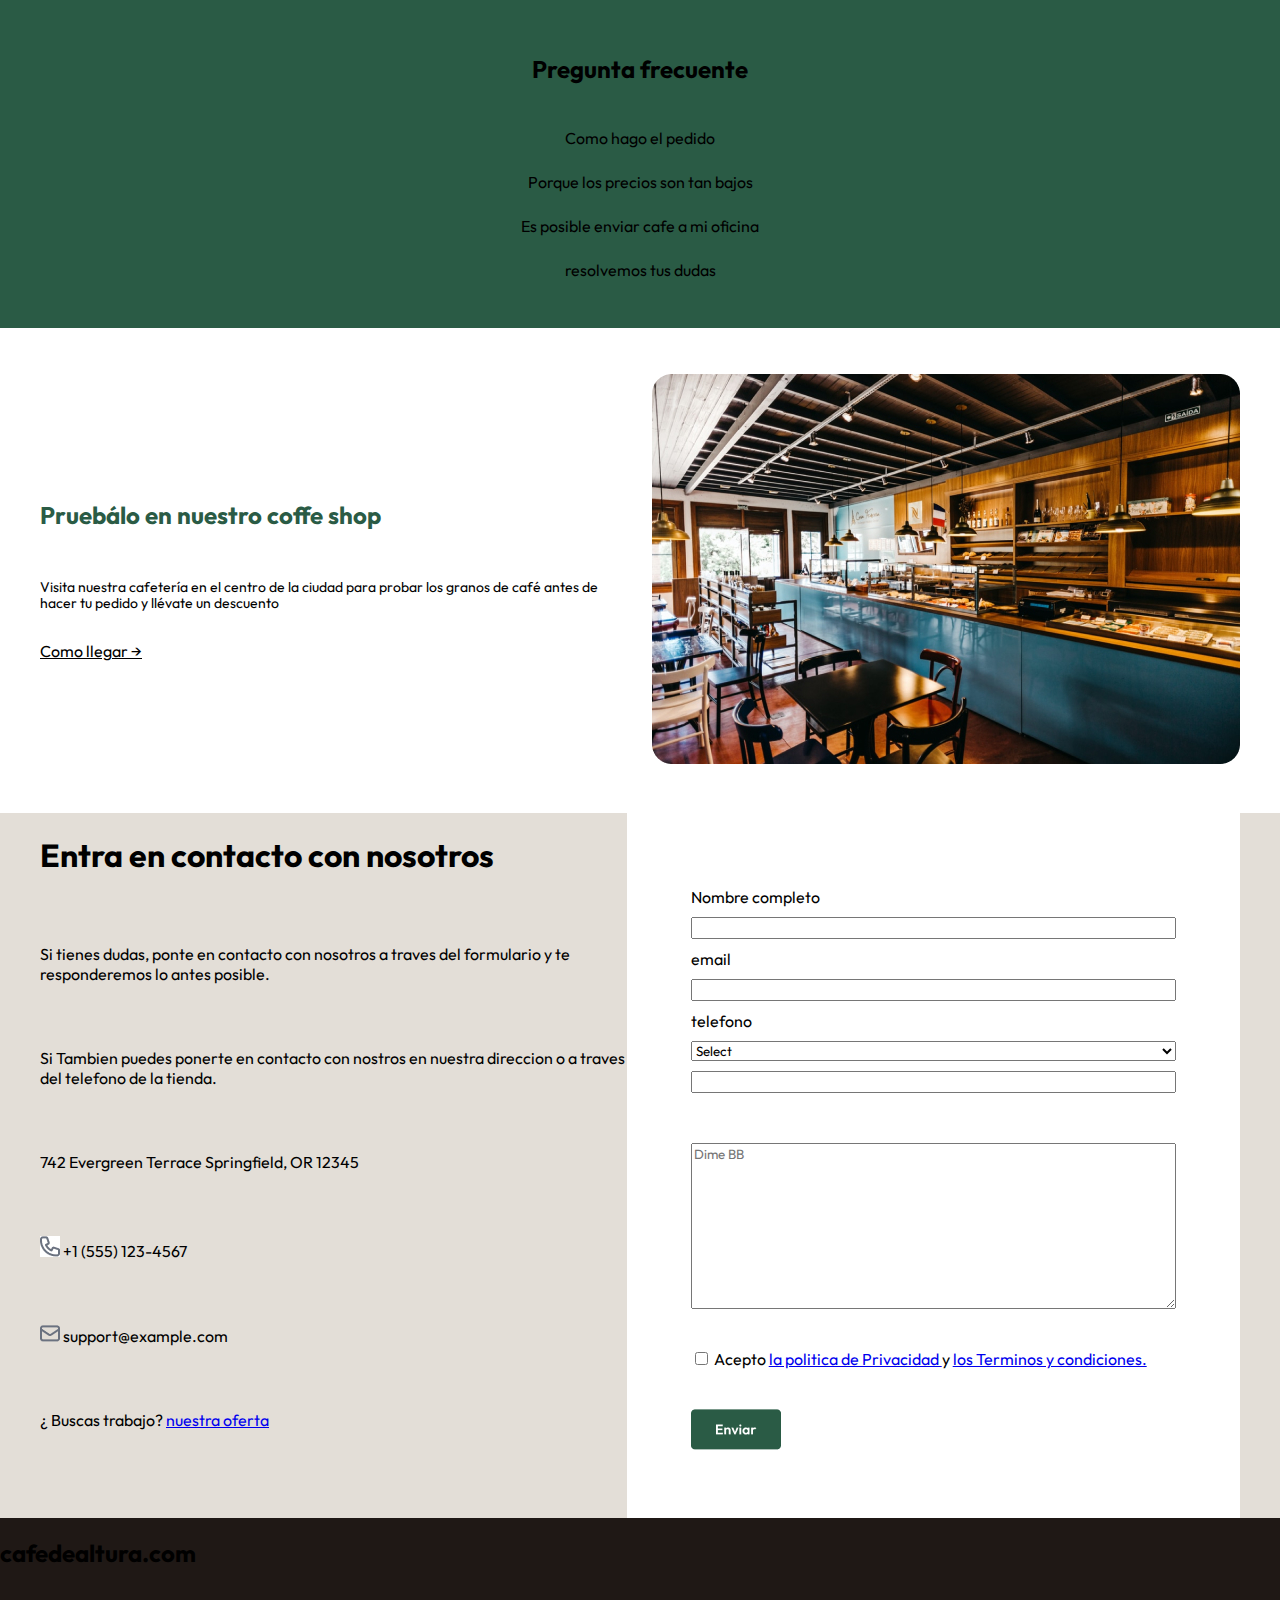
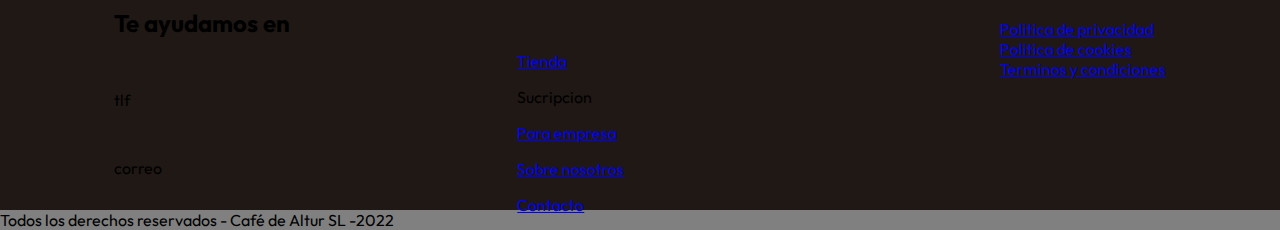
==== commit fcd24698: "landing" ====
--- a/index.html
+++ b/index.html
@@ -6,6 +6,8 @@
     <meta http-equiv="X-UA-Compatible" content="IE=edge">
     <meta name="viewport" content="width=device-width, initial-scale=1.0">
     <link rel="stylesheet" href="assets/main.css">
+    <link href='https://fonts.googleapis.com/css?family=Outfit' rel='stylesheet'>
+
     <title>Cafe de Altura
     </title>
 </head>
@@ -87,9 +89,48 @@
         </div>
 
     </div>
-    <hr>
-    Cafe2
-    <hr>
+
+
+    <section id="cafe2">
+
+        <div class="cafe2a">
+
+            <h3 style="color:white">Café con las mejores condiciones</h3>
+            <div class="cafe2b">
+                <div class="cafe2c">
+
+                    <img src="/image/imagen/Illustration (1).jpg" alt="check" ; width="64px"
+                        height="64px">
+
+
+                    <h3>Recibe tu pedido sin preocuparte</h3>
+
+                    <p width="268px" ; height="64px">
+                        Tienes cosas mas importante en la cabeza, por eso con nuestra
+                        suscripcion de cafe, nunca tu quedaras sin tu taza de la mañana.
+                    </p>
+                </div>
+                <div class="cafe2c">
+                    <img src="/image/imagen/Illustration (2).jpg" alt="truck" ; width="64px"
+                        height="64px">
+                    <h3> en 24/48h</h3>
+                    <p class="letraCafe2C">Pide tu café antes de las 12h y lo recibiras al dia siguiente</p>
+                </div>
+                <div class="cafe2c">
+                    <img src="/image/imagen/Illustration (3).jpg" alt="gift" ; width="64px" height="64px">
+                    <h3>Descuentos y beneficios</h3>
+                    <p class="letraCafe2C">Cada dos meses, te regalamos una bolsa de un nuevo origen sorpresa, para que
+                        lo descubras a
+                        nosotros
+                    </p>
+                </div>
+
+            </div>
+
+        </div>
+
+
+    </section>
 
     <section id="cafe4">
         <div class="cafe4a">
@@ -129,7 +170,7 @@
                 </p>
                 </br>
 
-                <p><a class="boton-tienda" href="cesta.html">Anadir</a>
+                <p><a class="boton-tienda" href="cesta.html">Añadir</a>
                 </p>
             </div>
         </div>
@@ -138,13 +179,35 @@
         </div>
     </section>
 
-
-    <hr>
-    Cafe4
-    <hr>
-    <hr>
-    Cafe5
-    <hr>
+    <section id="cafeGreen">
+
+        <div>
+            <h2>Pregunta frecuente</h2>
+        </div>
+        <div>
+            Como hago el pedido
+        </div>
+        <div>Porque los precios son tan bajos</div>
+        <div>Es posible enviar cafe a mi oficina</div>
+        <div> resolvemos tus dudas</div>
+    </section>
+    <section id="cafe5">
+  <div class ="cafe5ab">
+        <div class="cafe5a">
+            <h2>Pruebálo en nuestro coffe shop</h2>
+            <p> Visita nuestra cafetería en el centro de la ciudad para probar los granos de café antes de hacer tu pedido y llévate un descuento</p>
+            <u>Como llegar &#8594</u>
+
+        </div>
+        <div>
+            <img id=imgCafe5a src="/image/imagen/Hero image.jpg">
+        </div>
+    </div>
+    </section>
+
+    </div>
+
+    </section>
 
 
     <div id="cafe6">
@@ -189,18 +252,51 @@
 
                     <input type="image" name="botondeenvio" src="image/emoti/Button.png" alt="Enviar formulario">
                 </form>
-
-
-        </div>
-
+            </select>
+        </div>
     </div>
-
-    </div>
-
     <footer>
-        <hr>
-        footer
-        <hr>
+        <div class="footerA">
+            <h2>cafedealtura.com</h2>
+        </div>
+        <div class="footerBCD">
+            <div class="footerB">
+                <h2>Te ayudamos en</h2>
+                <p>tlf</p>
+                <p>correo</p>
+            </div>
+
+
+            <div class="footerD">
+                <div>
+                    <a href="bottonnav" href="/page/tienda.html">Tienda</a>
+                </div>
+                <div> <a href="bottonnav" href=" /page/suscripcion.html"></a>Sucripcion
+                </div>
+                <div> <a href="bottonnav" href=" /page/suscripcion.html">Para empresa</a>
+                </div>
+                <div> <a href="bottonnav" href=" /page/suscripcion.html">Sobre nosotros</a>
+                </div>
+                <div> <a href="bottonnav" href="/page/suscripcion.html">Contacto</a>
+                </div>
+            </div>
+            <div class="footerC">
+
+                <div> <a href="/page/suscripcion.html" title="politicaDePrivacidad">Politica de privacidad</a></div>
+                <div> <a href="/page/suscripcion.html" title="politicaDeCookies">Politica de cookies</a></div>
+                <div> <a href="/page/suscripcion.html" title="terminoYCondiciones">Terminos y condiciones</a></div>
+            </div>
+        </div>
+        <div class="footerE">
+
+            <div>
+                <p>Todos los derechos reservados - Café de Altur SL -2022</p>
+            </div>
+        </div>
+
+
+
+
     </footer>
 
 </body>
--- a/assets/main.css
+++ b/assets/main.css
@@ -1,3 +1,11 @@
+* {
+    font-family: 'Outfit';
+}
+
+body {
+    margin: 0px;
+}
+
 #cafe1 {
 
     background-color: black;
@@ -12,8 +20,13 @@
 
 }
 
-.boton-tienda:link {text-decoration: none;}
-.boton-tienda {color: white;}
+.boton-tienda:link {
+    text-decoration: none;
+}
+
+.boton-tienda {
+    color: white;
+}
 
 .cafe1 {
 
@@ -25,10 +38,14 @@
 }
 
 
-.cafe1a { margin-left: 2%;}
-
-.cafe1bottom {display:flex;
-    gap: 3%;}
+.cafe1a {
+    margin-left: 2%;
+}
+
+.cafe1bottom {
+    display: flex;
+    gap: 3%;
+}
 
 .cafe1b {
     display: flex;
@@ -65,6 +82,56 @@
     margin-right: 3%;
 }
 
+#cafe2 {
+
+    display: flex;
+    align-items: center;
+    justify-content: center;
+    background-image: url(/image/imagen/cafeconleche2.jpeg);
+    background-image: center;
+    background-position: center;
+    background-size: cover;
+    position: relative;
+    height: 380px;
+}
+
+.cafe2a {
+
+    text-align: center;
+}
+
+.cafe2b {
+
+    display: flex;
+    flex-direction: row;
+    align-items: flex-start;
+    gap: 20px;
+
+}
+
+.cafe2c {
+
+    display: flex;
+    flex-direction: column;
+    justify-content: center;
+    align-items: center;
+    background: #FFFFFF;
+    border: 1px solid #F7F5F3;
+    box-shadow: 0px 1px 4px rgba(227, 222, 215, 0.8);
+    border-radius: 8px;
+    width: 316px;
+    height: 232px;
+
+}
+
+.cafe2c>p {
+
+    font-weight: 400;
+    font-size: 14px;
+    line-height: 16px;
+    width: 268px;
+    height: 64px;
+}
 
 
 .cafe3 {
@@ -93,7 +160,6 @@
 
 }
 
-
 .class1cafe {
 
     display: flex;
@@ -108,8 +174,6 @@
 
     align-items: center;
     flex-wrap: wrap;
-
-
 }
 
 #cafe4>div {
@@ -124,7 +188,7 @@
     display: flex;
     flex-direction: column;
     margin: 2%;
-    
+
 }
 
 .cafe4b {
@@ -149,30 +213,87 @@
     background-color: #F7F5F3;
 }
 
+#cafeGreen {
+    background-color: #2A5B45;
+    display: flex;
+    flex-direction: column;
+    align-items: center;
+    justify-content: center;
+    padding: 48px 386px;
+    gap: 24px;
+
+
+}
+
+#cafe5 {
+    margin-top: 45.61px;
+    margin-bottom: 45.39px;
+    margin-left: 40px;
+    margin-right: 40px;
+}
+
+.cafe5ab {
+    display: flex;
+    flex-direction: row;
+    justify-content: center;
+    align-items: center;
+    gap: 24px;
+}
+
+.cafe5a {
+    display: flex;
+    flex-direction: column;
+    align-items: flex-start;
+    gap: 16px;
+}
+
+.cafe5a>h2 {
+
+    color: #2A5B45;
+    font-size: 24px;
+    line-height: 28px;
+}
+
+.cafe5a>p {
+
+    font-size: 14px;
+    line-height: 16px;
+    width: 588px;
+}
+
+
+
+
 #cafe6 {
 
-
-    display: flex;
-    margin: 1%;
+    background-color: #E3DED7;
+    display: flex;
 }
 
 .cafe6a {
-    background-color: #E3DED7;
-    display: flex;
-    flex-direction: column;
-    justify-content: start;
-    padding: 2%;
-    width: 45%;
+    margin-left: 40px;
+
+    display: flex;
+    flex-direction: column;
+    align-items: flex-start;
+    gap: 32px;
+    
+    width: 588px;
+    height: 320px;
 }
 
 .cafe6b {
-
+    margin-right: 40px;
+
+    background-color: white;
 
     display: flex;
     flex-direction: column;
     justify-content: flex-start;
     padding: 5%;
-    width: 40%;
+    width: 38%;
+    gap: 10px;
+
 
 }
 
@@ -182,8 +303,61 @@
     height: 30px;
     padding: 8px;
     border-radius: 6%;
-
-
-}
-
-/* Nav en el Header */+}
+
+footer {
+    height: 310px;
+    background: #1F1815;
+}
+
+.footerA {
+
+    display: flex;
+    flex-direction: column;
+    align-items: flex-start;
+}
+
+.footerBCD {
+    display: flex;
+    align-items: center;
+    justify-content: space-around;
+}
+
+.footerB {
+
+    display: flex;
+    flex-direction: column;
+    align-items: flex-start;
+    gap: 16px;
+}
+
+
+.footerC {
+
+    display: flex;
+    flex-direction: column;
+    align-items: flex-start;
+    height: 144px;
+    left: 577px;
+    top: 2.61px;
+
+}
+
+.footerD {
+
+    display: flex;
+    flex-direction: column;
+    align-items: flex-start;
+    padding: 0px;
+    gap: 16px;
+
+    width: 255.33px;
+    height: 80px;
+    left: 800px;
+    top: 3px;
+}
+
+.footerE {
+
+    background: grey;
+}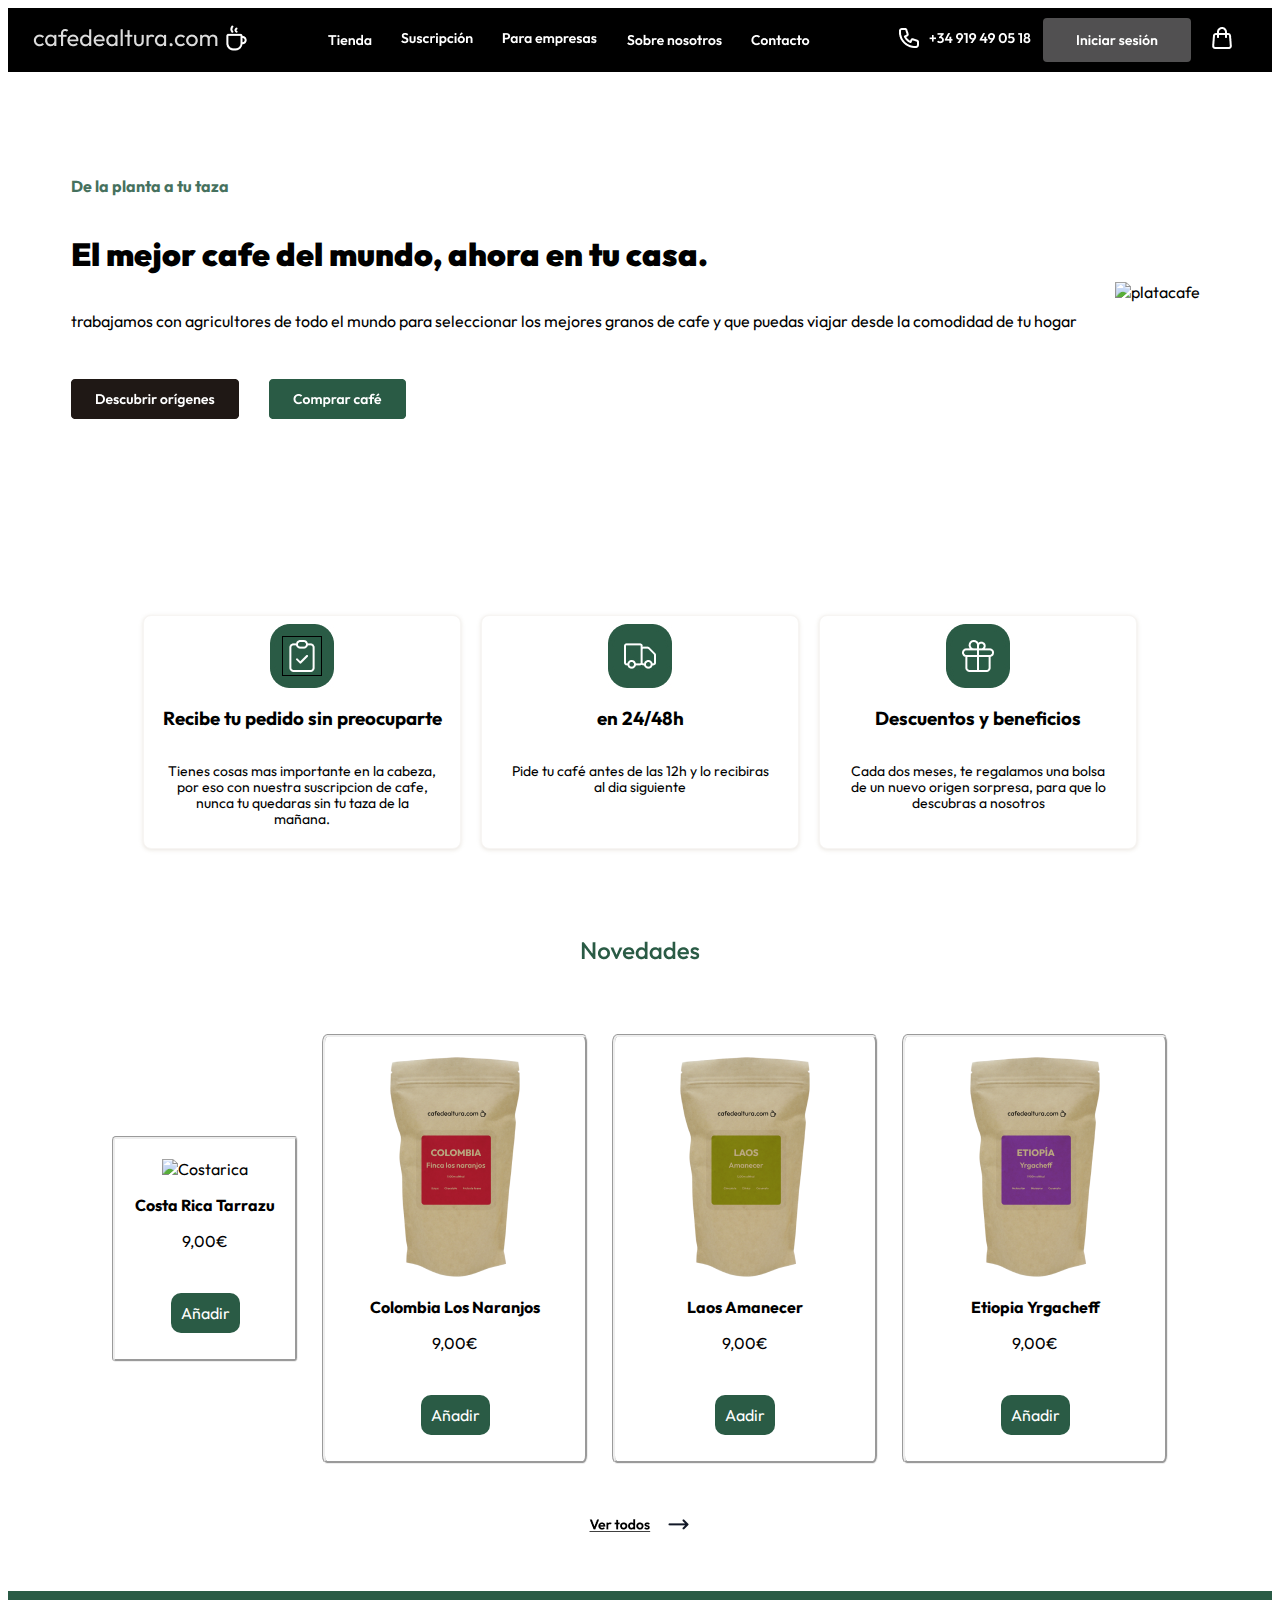
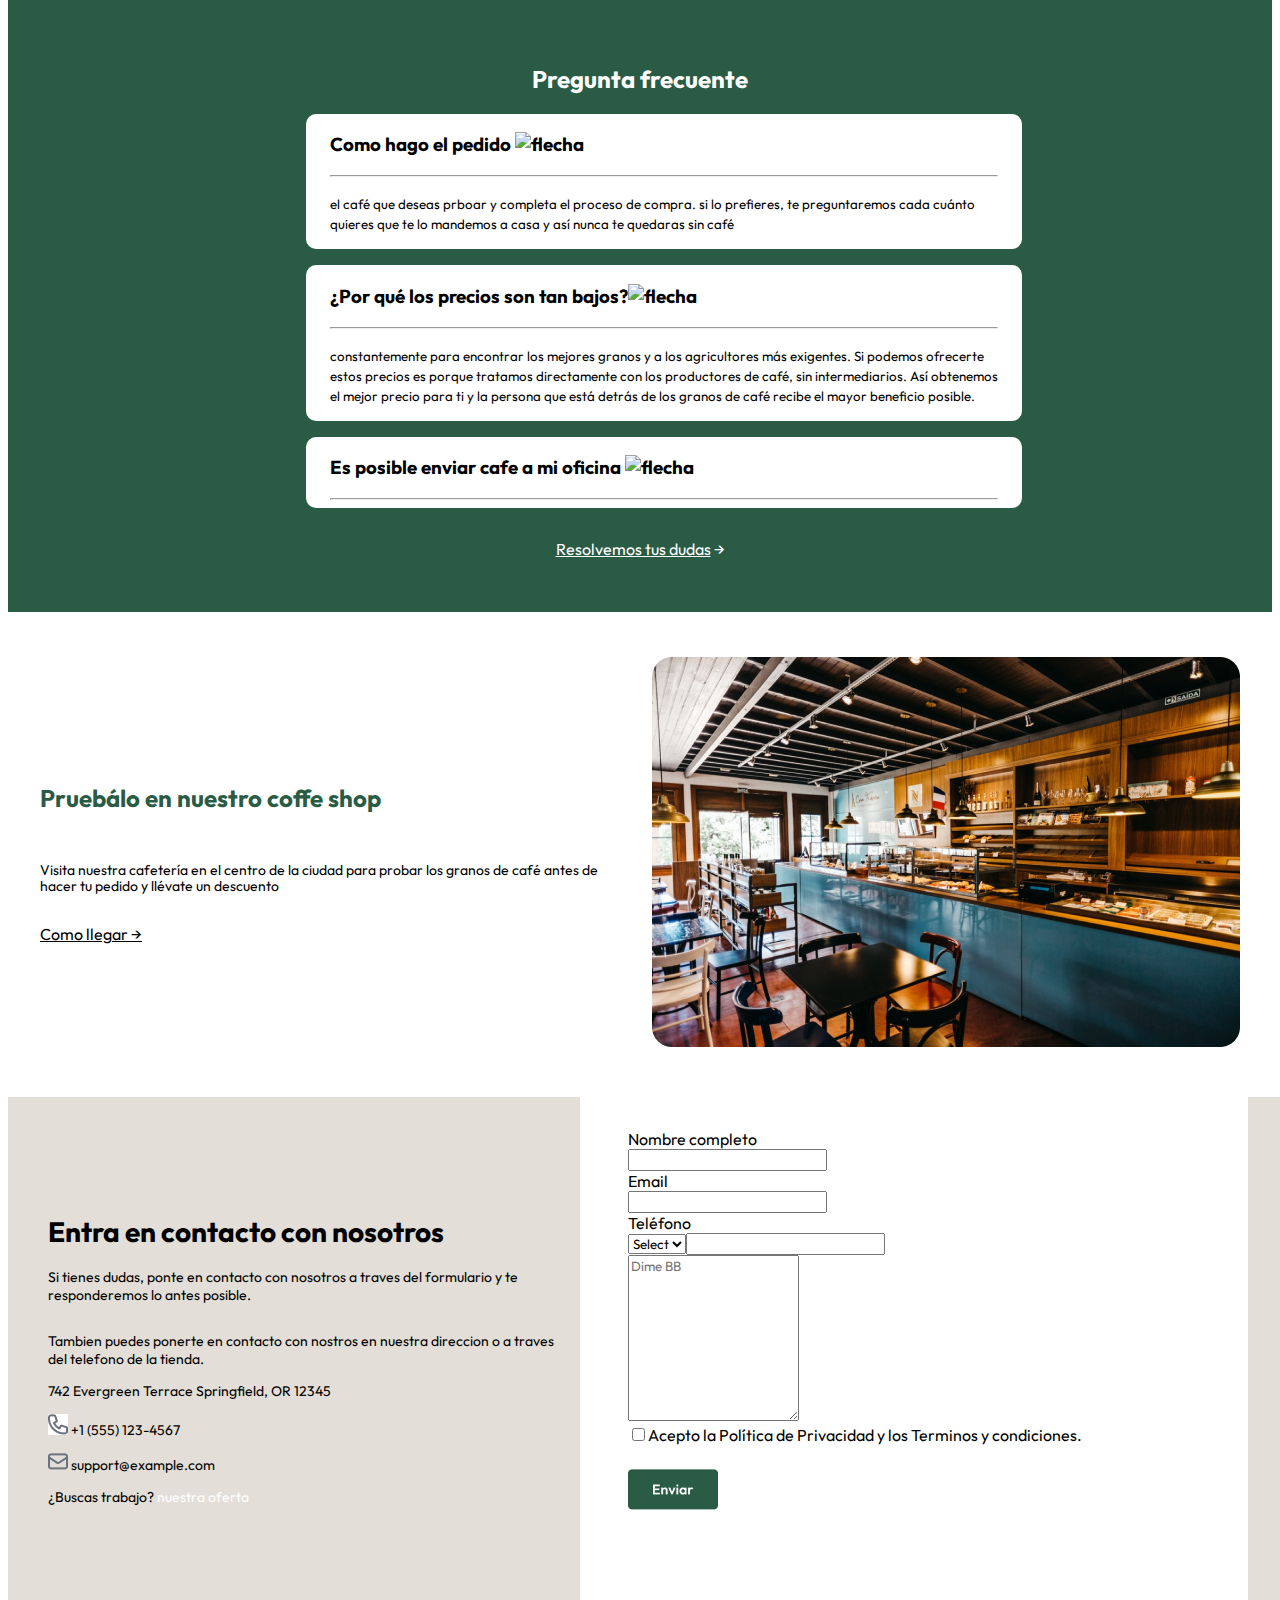
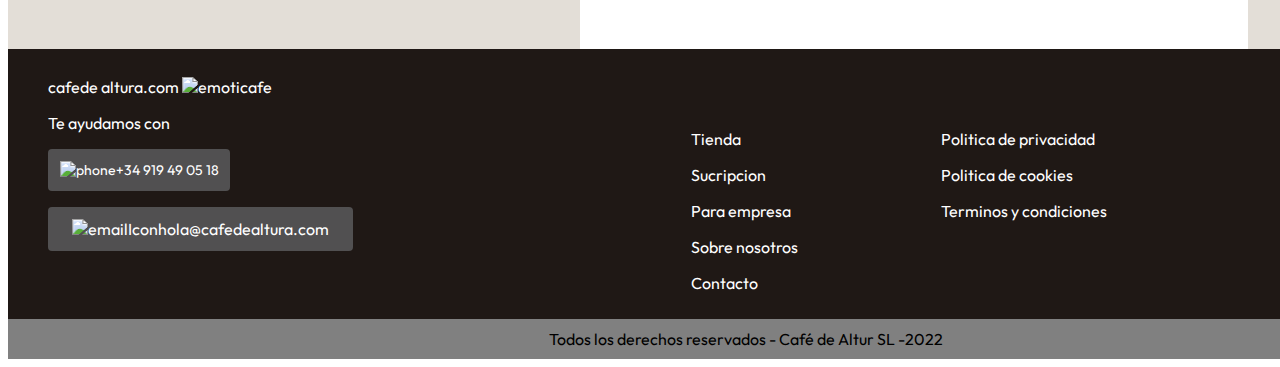
==== commit 375a08eb: "firstCommit" ====
--- a/index.html
+++ b/index.html
@@ -99,8 +99,7 @@
             <div class="cafe2b">
                 <div class="cafe2c">
 
-                    <img src="/image/imagen/Illustration (1).jpg" alt="check" ; width="64px"
-                        height="64px">
+                    <img src="/image/imagen/Illustration (1).jpg" alt="check" ; width="64px" height="64px">
 
 
                     <h3>Recibe tu pedido sin preocuparte</h3>
@@ -111,8 +110,7 @@
                     </p>
                 </div>
                 <div class="cafe2c">
-                    <img src="/image/imagen/Illustration (2).jpg" alt="truck" ; width="64px"
-                        height="64px">
+                    <img src="/image/imagen/Illustration (2).jpg" alt="truck" ; width="64px" height="64px">
                     <h3> en 24/48h</h3>
                     <p class="letraCafe2C">Pide tu café antes de las 12h y lo recibiras al dia siguiente</p>
                 </div>
@@ -144,14 +142,14 @@
 
                 <p>9,00€ </p>
                 </br>
-                <p><a class="boton-tienda" href="cesta.html">Anadir</a>
+                <p><a class="boton-tienda" href="cesta.html">Añadir</a>
 
             </div>
             <div class="bolsa-cafe"> <img src="image/imagen/Colombia.png" alt="Colombia">
                 <p><strong>Colombia Los Naranjos</strong></p>
                 <p>9,00€</p>
                 </br>
-                <p><a class="boton-tienda" href="cesta.html">Anadir</a>
+                <p><a class="boton-tienda" href="cesta.html">Añadir</a>
 
             </div>
             <div class="bolsa-cafe"> <img src="image/imagen/Laos.png" alt="Laos">
@@ -159,7 +157,7 @@
                 <p> 9,00€</p>
                 </br>
 
-                <p><a class="boton-tienda" href="cesta.html">Anadir</a>
+                <p><a class="boton-tienda" href="cesta.html">Aadir</a>
             </div>
             <div class="bolsa-cafe"> <img src="image/imagen/Etiopia.png" alt="Etiopia">
                 <p><strong>
@@ -181,124 +179,177 @@
 
     <section id="cafeGreen">
 
-        <div>
+        <div class="PreguntaFrecuente">
             <h2>Pregunta frecuente</h2>
         </div>
-        <div>
-            Como hago el pedido
-        </div>
-        <div>Porque los precios son tan bajos</div>
-        <div>Es posible enviar cafe a mi oficina</div>
-        <div> resolvemos tus dudas</div>
-    </section>
+        <div class="CafeGreen3Cajas">
+            <div class="ComoHagoElPedido">
+                <h3> Como hago el pedido <img src="/ProyectoFinal/image/imagen/Chevron up.jpg" alt="flecha">
+                </h3>
+                <hr>
+                <div>
+                    <p><small> el café que deseas prboar y completa el proceso de compra. si lo prefieres, te
+                            preguntaremos
+                            cada cuánto quieres que te lo mandemos a casa y así nunca te quedaras sin café</small></p>
+                </div>
+            </div>
+            <div class="PorqueLosPreciosSonTanBajos">
+                <h3>¿Por qué los precios son tan bajos?<img src="/ProyectoFinal/image/imagen/Chevron up.jpg"
+                        alt="flecha"></h3>
+                <hr>
+                <div>
+                    <p> <small> constantemente para encontrar los mejores granos y a los agricultores más exigentes. Si
+                            podemos ofrecerte estos precios es porque tratamos directamente con los productores de café,
+                            sin intermediarios. Así obtenemos el mejor precio para ti y la persona que está detrás de
+                            los granos de café recibe el mayor beneficio posible. </small> </p>
+                </div>
+            </div>
+            <div class="EsPosibleEnviarCafeAMiOficina">
+                <h3>Es posible enviar cafe a mi oficina <img src="/ProyectoFinal/image/imagen/Chevron up.jpg"
+                        alt="flecha"></h3>
+                <hr>
+                <!-- <div> <p><small>jasdlflsadfjfsjdlf</small></p></div> -->
+            </div>
+        </div>
+        <div class="ResolvemosTusDudas"> <u>Resolvemos tus dudas</u> →
+        </div>
+    </section>
+
     <section id="cafe5">
-  <div class ="cafe5ab">
-        <div class="cafe5a">
-            <h2>Pruebálo en nuestro coffe shop</h2>
-            <p> Visita nuestra cafetería en el centro de la ciudad para probar los granos de café antes de hacer tu pedido y llévate un descuento</p>
-            <u>Como llegar &#8594</u>
-
-        </div>
-        <div>
-            <img id=imgCafe5a src="/image/imagen/Hero image.jpg">
-        </div>
+        <div class="cafe5ab">
+            <div class="cafe5a">
+                <h2>Pruebálo en nuestro coffe shop</h2>
+                <p> Visita nuestra cafetería en el centro de la ciudad para probar los granos de café antes de hacer tu
+                    pedido y llévate un descuento</p>
+                <u>Como llegar &#8594</u>
+
+            </div>
+            <div>
+                <img id=imgCafe5a src="image/imagen/Hero image.jpg">
+            </div>
+        </div>
+    </section>
+
     </div>
-    </section>
-
+
+    </section>
+
+    <section id="cafe6">
+        <div class="cafe6a">
+            <div class="cafe6Header">
+                <h1>Entra en contacto con nosotros </h1>
+                <p>Si tienes dudas, ponte en contacto con nosotros a traves del formulario y te
+                    responderemos lo antes posible. </p>
+            </div>
+            <div class="cafe6Container">
+                <p>Tambien puedes ponerte en contacto con nostros en nuestra direccion o a traves del telefono de la
+                    tienda.</p>
+                <p> 742 Evergreen Terrace Springfield, OR 12345 </p>
+                <div>
+                    <p> <img src="image/emoti/PhoneIcon.jpg" alt="phone"> +1 (555) 123-4567</p>
+                    <p> <img src="image/emoti/Emailicon.png" alt="emailicon"> support@example.com </p>
+                </div>
+                <p> ¿Buscas trabajo? <a href="ofertatrabajo.html" alt="ofertatrabao"> nuestra oferta </a></p>
+            </div>
+
+        </div>
+
+        <div class="cafe6b">
+
+            <div class="cafe6bContainer">
+                <form action="fdf">
+                    <div>
+                        <label for="namesurname">Nombre completo</label>
+                    </div>
+                    <div> <input type="text" id="fname" name="fname">
+                    </div>
+                    <div> <label for="email">Email</label></div>
+                    <div><input type="email" id="email" name="email">
+                    </div>
+                    <div> <label for="phone">Teléfono</label></div>
+                    <div> <select name="edad del usario" id="edad">
+                    </div>
+                    <div>
+                        <option value="" disabled selected>Select </option>
+                    </div>
+                    <div> <input type="tel" id="tel" name="tel">
+                    </div>
+                    <div><label for="Question"></label></div>
+                    <div> <textarea name="name" id="fd" cols="20" rows="10" placeholder="Dime BB"></textarea>
+                    </div>
+                    <div> <label for="Checkin"> <input type="checkbox" id="checkbox" name="checkbox">Acepto la Política
+                            de Privacidad y
+                            los Terminos y condiciones.</div>
+                    </label>
+                </form>
+            </div>
+
+            <div>
+                </form><input type="image" name="botondeenvio" src="image/emoti/Button.png" alt="Enviar formulario">
+                </form>
+                </select>
+            </div>
+        </div>
+    </section>
+
+
+    <footer>
+
+
+
+
+
+        <div class="titleFooter">cafede altura.com <img src="/ProyectoFinal/image/emoti/ps_coffee-hot.png"
+                alt="emoticafe">
+
+
+
+            <div class="footerLeft">
+                <div>Te ayudamos con </div>
+                <div class="Telefono">
+                    <div> <img src="/ProyectoFinal/image/emoti/PhoneIcon.jpg" alt="phone"></div>
+                    <div>+34 919 49 05 18</div>
+                </div>
+                <div class="emailHolaCafeAltura">
+                    <div><img src="/ProyectoFinal/image/emoti/Emailicon.png" alt="emailIcon"> </div>
+                    <div>hola@cafedealtura.com</div>
+                </div>
+            </div>
+
+
+
+
+        </div>
+
+
+
+
+
+
+
+        <div class="footerMid">
+            <div><a href="/page/tienda.html">Tienda</a>
+            </div>
+            <div> <a href=" /page/suscripcion.html"></a>Sucripcion
+            </div>
+            <div> <a href=" /page/suscripcion.html">Para empresa</a>
+            </div>
+            <div> <a href=" /page/suscripcion.html">Sobre nosotros</a>
+            </div>
+            <div> <a href="/page/suscripcion.html">Contacto</a>
+            </div>
+        </div>
+        <div class="footerRight">
+            <div> <a href="/page/suscripcion.html" title="politicaDePrivacidad">Politica de privacidad</a></div>
+            <div> <a href="/page/suscripcion.html" title="politicaDeCookies">Politica de cookies</a></div>
+            <div> <a href="/page/suscripcion.html" title="terminoYCondiciones">Terminos y condiciones</a></div>
+        </div>
+    </footer>
+    <div class="footerEnd">
+        <p>Todos los derechos reservados - Café de Altur SL -2022
+        </p>
     </div>
-
-    </section>
-
-
-    <div id="cafe6">
-        <div class="cafe6a">
-            <h1>Entra en contacto con nosotros </h1>
-            <p>Si tienes dudas, ponte en contacto con nosotros a traves del formulario y te
-                responderemos lo antes posible. </p>
-            <p>Si Tambien puedes ponerte en contacto con nostros en nuestra direccion o a traves del telefono de la
-                tienda.</p>
-            <p> 742 Evergreen Terrace Springfield, OR 12345 </p>
-            <p> <img src="image/emoti/PhoneIcon.jpg" alt="phone"> +1 (555) 123-4567</p>
-            <p> <img src="image/emoti/Emailicon.png" alt="emailicon"> support@example.com </p>
-            <p> ¿ Buscas trabajo? <a href="ofertatrabajo.html" alt="ofertatrabao"> nuestra oferta </a></p>
-
-        </div>
-
-
-        <div class="cafe6b">
-
-
-            <form action="fdf"></form>
-            <label for="namesurname">Nombre completo</label>
-            <input type="text" id="fname" name="fname">
-            <label for="email">email</label>
-            <input type="email" id="email" name="email">
-            <label for="phone">telefono</label>
-            <select name="edad del usario" id="edad">
-                <option value="" disabled selected>Select </option>
-
-                <input type="tel" id="tel" name="tel">
-                </br>
-                <label for="Question"></label>
-                <textarea name="name" id="fd" cols="20" rows="10" placeholder="Dime BB"></textarea>
-                </br>
-                <label for="Checkin"> <input type="checkbox" id="checkbox" name="checkbox">
-                    Acepto <a href="politicadeprivacidad.html">la politica de Privacidad </a>y <a
-                        href="terminosycondiciones.html">los Terminos y condiciones. </a>
-                </label>
-                </br>
-                <form action="/action_page.php" method="get">
-
-
-                    <input type="image" name="botondeenvio" src="image/emoti/Button.png" alt="Enviar formulario">
-                </form>
-            </select>
-        </div>
-    </div>
-    <footer>
-        <div class="footerA">
-            <h2>cafedealtura.com</h2>
-        </div>
-        <div class="footerBCD">
-            <div class="footerB">
-                <h2>Te ayudamos en</h2>
-                <p>tlf</p>
-                <p>correo</p>
-            </div>
-
-
-            <div class="footerD">
-                <div>
-                    <a href="bottonnav" href="/page/tienda.html">Tienda</a>
-                </div>
-                <div> <a href="bottonnav" href=" /page/suscripcion.html"></a>Sucripcion
-                </div>
-                <div> <a href="bottonnav" href=" /page/suscripcion.html">Para empresa</a>
-                </div>
-                <div> <a href="bottonnav" href=" /page/suscripcion.html">Sobre nosotros</a>
-                </div>
-                <div> <a href="bottonnav" href="/page/suscripcion.html">Contacto</a>
-                </div>
-            </div>
-            <div class="footerC">
-
-                <div> <a href="/page/suscripcion.html" title="politicaDePrivacidad">Politica de privacidad</a></div>
-                <div> <a href="/page/suscripcion.html" title="politicaDeCookies">Politica de cookies</a></div>
-                <div> <a href="/page/suscripcion.html" title="terminoYCondiciones">Terminos y condiciones</a></div>
-            </div>
-        </div>
-        <div class="footerE">
-
-            <div>
-                <p>Todos los derechos reservados - Café de Altur SL -2022</p>
-            </div>
-        </div>
-
-
-
-
-    </footer>
-
+    <script src="main.js"></script>
 </body>
 
 </html>--- a/assets/main.css
+++ b/assets/main.css
@@ -2,9 +2,11 @@
     font-family: 'Outfit';
 }
 
-body {
-    margin: 0px;
-}
+a {
+    color: white;
+    text-decoration: none;
+}
+
 
 #cafe1 {
 
@@ -87,7 +89,7 @@
     display: flex;
     align-items: center;
     justify-content: center;
-    background-image: url(/image/imagen/cafeconleche2.jpeg);
+    background-image: url(/ProyectoFinal/image/imagen/cafeconleche2.jpeg);
     background-image: center;
     background-position: center;
     background-size: cover;
@@ -214,14 +216,68 @@
 }
 
 #cafeGreen {
+
     background-color: #2A5B45;
     display: flex;
     flex-direction: column;
     align-items: center;
     justify-content: center;
-    padding: 48px 386px;
-    gap: 24px;
-
+    height: 621px;
+}
+
+.PreguntaFrecuente {
+
+    color: white;
+
+}
+
+#cafeGreen>p {
+
+    font-size: 12px;
+
+}
+
+.CafeGreen3Cajas {
+
+    display: flex;
+    flex-direction: column;
+    align-items: flex-start;
+    gap: 16px;
+    width: 668px;
+    height: 425px;
+
+}
+
+.ComoHagoElPedido {
+    background-color: #FFFFFF;
+    border-radius: 10px;
+    padding-left: 24px;
+    padding-right: 24px;
+    width: 668px;
+
+
+}
+
+.PorqueLosPreciosSonTanBajos {
+    border-radius: 10px;
+    background-color: #FFFFFF;
+    padding-left: 24px;
+    padding-right: 24px;
+
+    width: 668px;
+}
+
+.ResolvemosTusDudas {
+
+    color: #FFFFFF;
+}
+
+.EsPosibleEnviarCafeAMiOficina {
+    background-color: #FFFFFF;
+    border-radius: 10px;
+    padding-left: 24px;
+    padding-right: 24px;
+    width: 668px;
 
 }
 
@@ -261,41 +317,55 @@
     width: 588px;
 }
 
-
-
-
 #cafe6 {
 
     background-color: #E3DED7;
     display: flex;
+    flex-direction: row;
+    gap: 24px;
+    width: 1280px;
+    height: 552px;
 }
 
 .cafe6a {
+    margin-top: 98.57px;
     margin-left: 40px;
-
+    height: 552px;
     display: flex;
     flex-direction: column;
     align-items: flex-start;
-    gap: 32px;
-    
-    width: 588px;
-    height: 320px;
-}
+
+    font-size: 14px;
+
+}
+
+.cafe6Headr {
+    display: flex;
+    flex-direction: column;
+
+}
+
+
 
 .cafe6b {
     margin-right: 40px;
-
     background-color: white;
-
-    display: flex;
-    flex-direction: column;
+    display: flex;
     justify-content: flex-start;
-    padding: 5%;
-    width: 38%;
-    gap: 10px;
-
-
-}
+    flex-direction: column;
+    width: 588px;
+    padding: 32px 32px 32px 48px;
+    gap: 24px;
+
+}
+.cafe6bContainer {
+    display: flex;
+    flex-direction: row;
+    width: 588px;
+    gap: 24px;
+}
+
+.cafe6bContainer > input {  width: 470px; }
 
 .boton3 {
 
@@ -306,58 +376,87 @@
 }
 
 footer {
-    height: 310px;
+    width: 1280px;
     background: #1F1815;
-}
-
-.footerA {
-
-    display: flex;
-    flex-direction: column;
+    height: 270px;
+    display: flex;
+    flex-direction: row;
     align-items: flex-start;
-}
-
-.footerBCD {
-    display: flex;
-    align-items: center;
-    justify-content: space-around;
-}
-
-.footerB {
-
-    display: flex;
-    flex-direction: column;
-    align-items: flex-start;
-    gap: 16px;
-}
-
-
-.footerC {
-
-    display: flex;
-    flex-direction: column;
-    align-items: flex-start;
-    height: 144px;
-    left: 577px;
-    top: 2.61px;
-
-}
-
-.footerD {
-
-    display: flex;
-    flex-direction: column;
-    align-items: flex-start;
-    padding: 0px;
-    gap: 16px;
-
-    width: 255.33px;
-    height: 80px;
-    left: 800px;
-    top: 3px;
-}
-
-.footerE {
-
+    gap: 16px;
+    color: #FFFFFF
+}
+
+.titleFooter {
+
+    margin-left: 40px;
+    margin-top: 28px;
+}
+
+.footerLeft {
+    margin-top: 16px;
+    display: flex;
+    flex-direction: column;
+    gap: 16px;
+
+}
+
+.Telefono {
+    display: flex;
+    flex-direction: row;
+    justify-content: center;
+    align-items: center;
+    border-radius: 4px;
+    background-color: #515051;
+    /* padding: 12px 24px 12px 24px; */
+    width: 182px;
+    height: 42px;
+
+}
+
+.Telefono:nth-child(2) {
+    font-size: 14px;
+}
+
+.emailHolaCafeAltura {
+
+    display: flex;
+    flex-direction: row;
+    border-radius: 4px;
+    padding: 12px 24px 12px 24px;
+    background-color: #515051;
+}
+
+
+.footerMid {
+    margin-top: 80.61px;
+    margin-left: 321.67px;
+    display: flex;
+    flex-direction: column;
+    justify-content: center;
+    gap: 16px;
+
+
+}
+
+.footerRight {
+    margin-top: 80.61px;
+    margin-left: 127px;
+    display: flex;
+    flex-direction: column;
+    justify-content: center;
+    gap: 16px;
+}
+
+.footerEnd {
+    display: flex;
+    align-items: center;
     background: grey;
+    height: 40px;
+    width: 1280px;
+
+
+}
+
+.footerEnd>p {
+    margin-left: 540.5px;
 }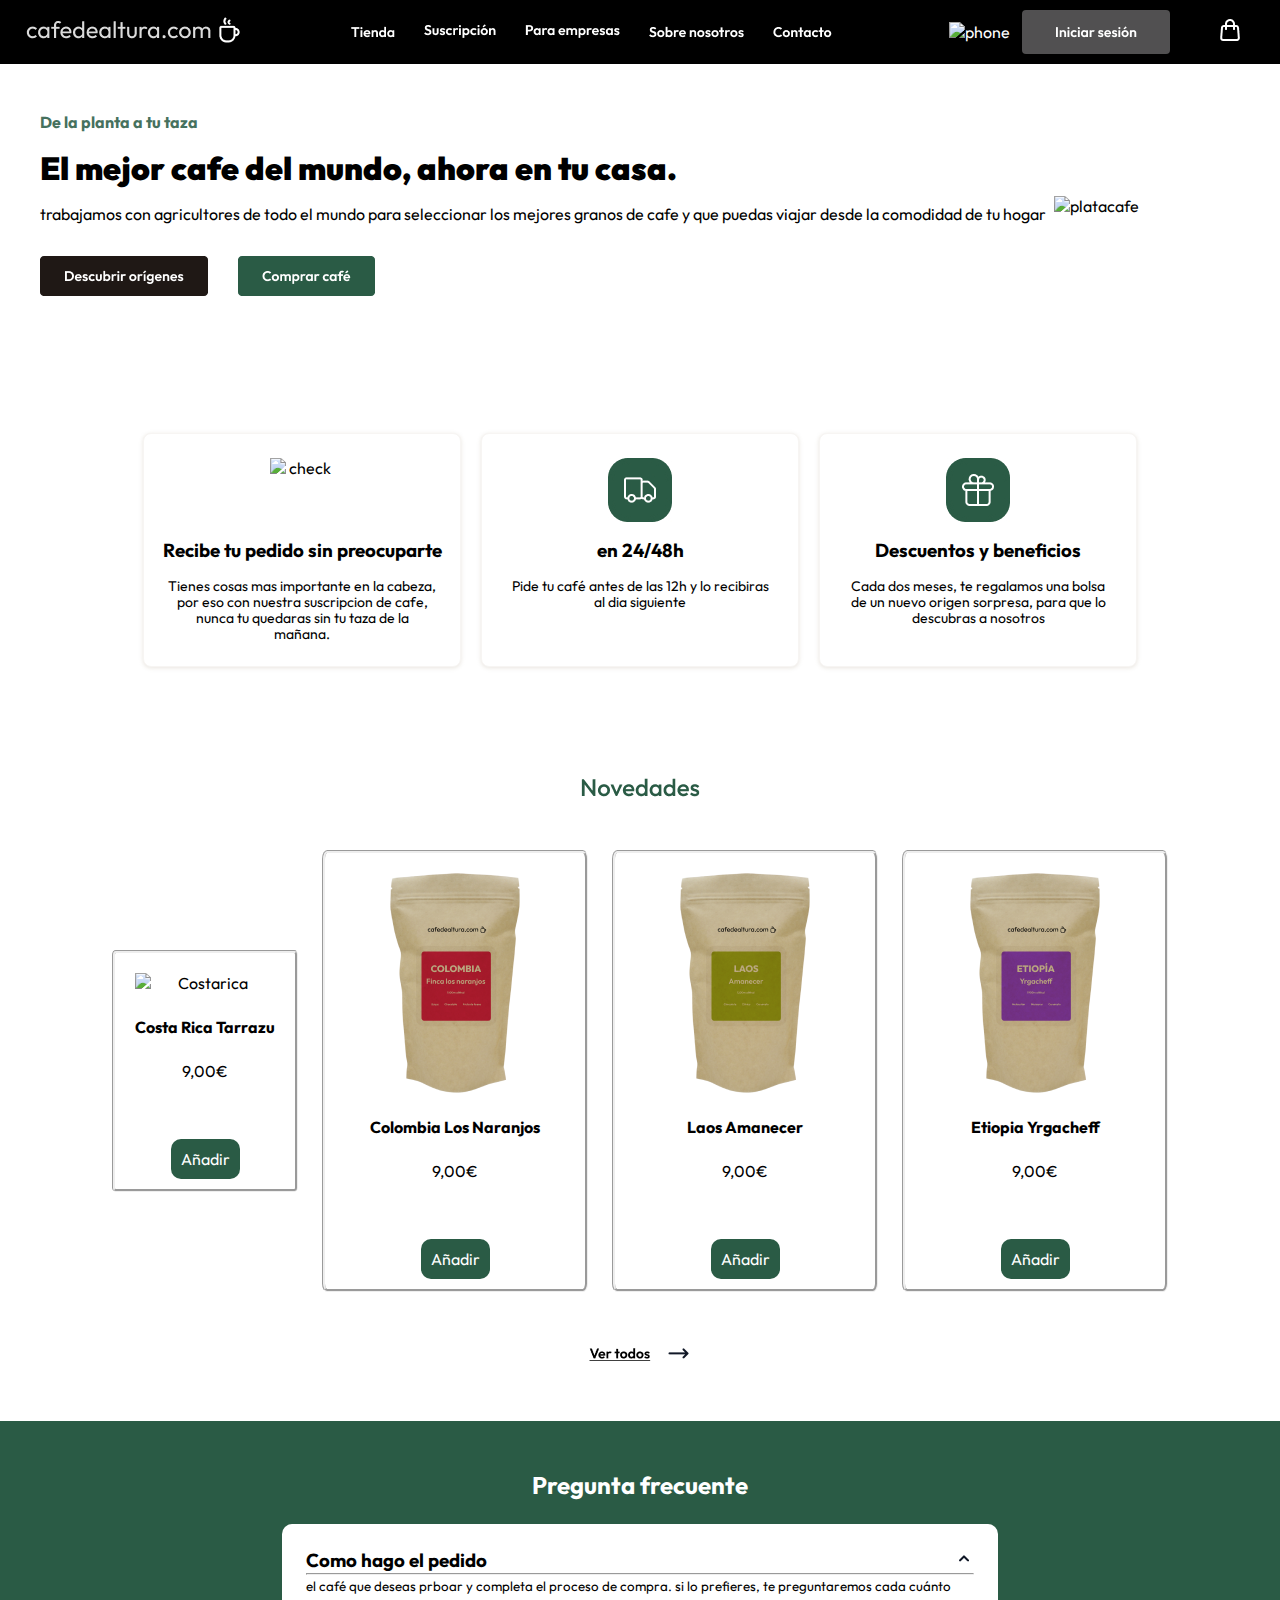
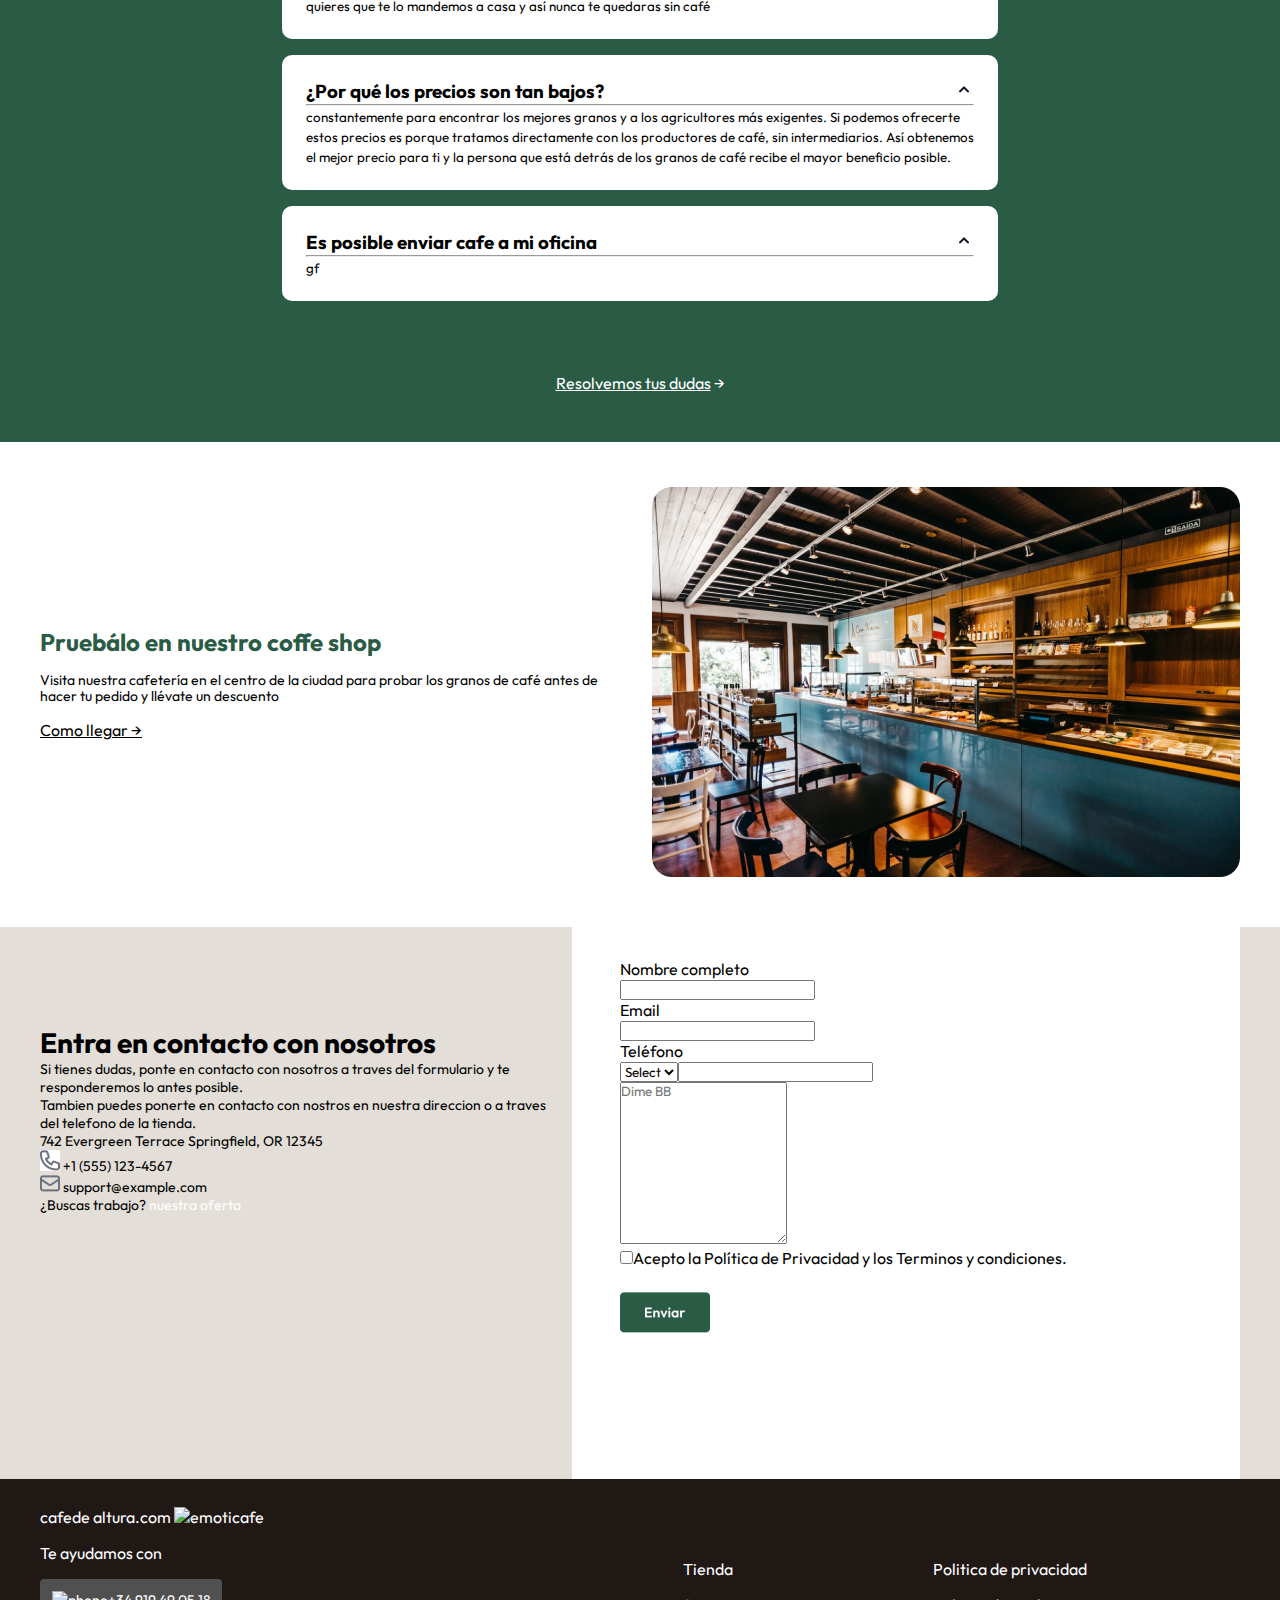
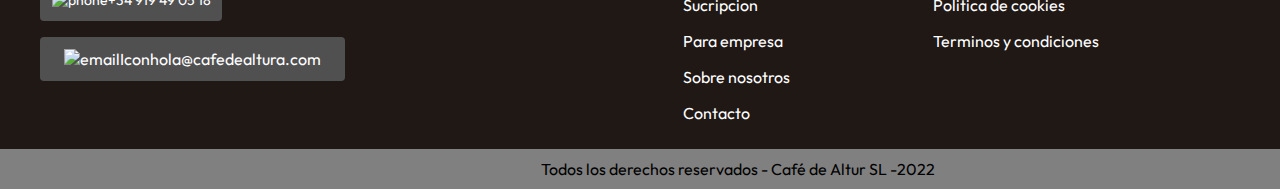
==== commit 005b060e: "js preguntas frecuentes" ====
--- a/index.html
+++ b/index.html
@@ -49,7 +49,7 @@
 
         </div>
         <div class="cafe1c">
-            <div> <a title="phone" href="tel:+34919490518"> <img src="image/emoti/telefono.png" alt="phone"> </a> </div>
+            <div> <a title="phone" href="tel:+34919490518"> <img src="/ProyectoFinal/image/" alt="phone"> </a> </div>
             <div class="init_sesion">
                 <a title="init" href="init.html"> <img src="image/emoti/inicio_secion.png" alt="inicio_secion"> </a>
             </div>
@@ -99,7 +99,7 @@
             <div class="cafe2b">
                 <div class="cafe2c">
 
-                    <img src="/image/imagen/Illustration (1).jpg" alt="check" ; width="64px" height="64px">
+                    <img src="/image/imagen/Illustration (2).jpgg" alt="check" ; width="64px" height="64px">
 
 
                     <h3>Recibe tu pedido sin preocuparte</h3>
@@ -157,7 +157,7 @@
                 <p> 9,00€</p>
                 </br>
 
-                <p><a class="boton-tienda" href="cesta.html">Aadir</a>
+                <p><a class="boton-tienda" href="cesta.html">Añadir</a>
             </div>
             <div class="bolsa-cafe"> <img src="image/imagen/Etiopia.png" alt="Etiopia">
                 <p><strong>
@@ -184,31 +184,53 @@
         </div>
         <div class="CafeGreen3Cajas">
             <div class="ComoHagoElPedido">
-                <h3> Como hago el pedido <img src="/ProyectoFinal/image/imagen/Chevron up.jpg" alt="flecha">
-                </h3>
-                <hr>
-                <div>
+                <div class="ComoHagoElPedidoHeader">
+                    <div>
+                        <h3> Como hago el pedido </h3>
+                    </div>
+                    <div onclick="arrow1()"> <img id="arrow1" src="/image/imagen/Chevron up.jpg " alt=flecha >
+                    </div>
+                </div>
+              
+                <div id="arrowbox1">
+                    <hr>
+
                     <p><small> el café que deseas prboar y completa el proceso de compra. si lo prefieres, te
                             preguntaremos
                             cada cuánto quieres que te lo mandemos a casa y así nunca te quedaras sin café</small></p>
                 </div>
             </div>
             <div class="PorqueLosPreciosSonTanBajos">
-                <h3>¿Por qué los precios son tan bajos?<img src="/ProyectoFinal/image/imagen/Chevron up.jpg"
-                        alt="flecha"></h3>
+                <div class="PorqueLosPreciosSonTanBajosHeader">
+                    <div>
+                        <h3>¿Por qué los precios son tan bajos?</h3>
+                    </div>
+                    <div onclick="arrow2()"><img id="arrow2" src="image/imagen/Chevron up.jpg" alt="flecha" onclick="preguntasfrecuentes2()">
+                    </div>
+                </div>
+                <div id="arrowbox2">
+                    <hr>
+                    <p> <small> constantemente para encontrar los mejores granos y a los agricultores más exigentes.
+                            Si
+                            podemos ofrecerte estos precios es porque tratamos directamente con los productores de
+                            café,
+                            sin intermediarios. Así obtenemos el mejor precio para ti y la persona que está detrás
+                            de
+                            los granos de café recibe el mayor beneficio posible. </small> </p>
+                </div>
+            </div> 
+            <div class="EsPosibleEnviarCafeAMiOficina">
+               <div class="EsPosibleEnviarCafeAMiOficinaHeader"> 
+               <div> <h3>Es posible enviar cafe a mi oficina</h3> </div>
+                <div onclick="arrow3()"><img id="arrow3" src="image/imagen/Chevron up.jpg" onclick= "preguntasfrecuentes3()"
+                        alt="flecha">
+                </div>
+               </div>
+               
+               <div id="arrowbox3">
                 <hr>
-                <div>
-                    <p> <small> constantemente para encontrar los mejores granos y a los agricultores más exigentes. Si
-                            podemos ofrecerte estos precios es porque tratamos directamente con los productores de café,
-                            sin intermediarios. Así obtenemos el mejor precio para ti y la persona que está detrás de
-                            los granos de café recibe el mayor beneficio posible. </small> </p>
-                </div>
-            </div>
-            <div class="EsPosibleEnviarCafeAMiOficina">
-                <h3>Es posible enviar cafe a mi oficina <img src="/ProyectoFinal/image/imagen/Chevron up.jpg"
-                        alt="flecha"></h3>
-                <hr>
-                <!-- <div> <p><small>jasdlflsadfjfsjdlf</small></p></div> -->
+                <p> <small> gf </small> </p>
+            </div>
             </div>
         </div>
         <div class="ResolvemosTusDudas"> <u>Resolvemos tus dudas</u> →
@@ -266,7 +288,7 @@
                     <div> <label for="email">Email</label></div>
                     <div><input type="email" id="email" name="email">
                     </div>
-                    <div> <label for="phone">Teléfono</label></div>
+                    <div> <label for="phone" >Teléfono</label></div>
                     <div> <select name="edad del usario" id="edad">
                     </div>
                     <div>
@@ -307,7 +329,7 @@
             <div class="footerLeft">
                 <div>Te ayudamos con </div>
                 <div class="Telefono">
-                    <div> <img src="/ProyectoFinal/image/emoti/PhoneIcon.jpg" alt="phone"></div>
+                    <div> <img src="/ProyectoFinal/image/emoti/Icon.svg" alt="phone"></div>
                     <div>+34 919 49 05 18</div>
                 </div>
                 <div class="emailHolaCafeAltura">
@@ -349,7 +371,7 @@
         <p>Todos los derechos reservados - Café de Altur SL -2022
         </p>
     </div>
-    <script src="main.js"></script>
+    <script src="/assets/main.js"></script>
 </body>
 
 </html>--- a/assets/main.css
+++ b/assets/main.css
@@ -1,11 +1,14 @@
 * {
     font-family: 'Outfit';
+    margin: 0px;
+    padding: 0px;
 }
 
 a {
     color: white;
     text-decoration: none;
 }
+
 
 
 #cafe1 {
@@ -123,6 +126,7 @@
     border-radius: 8px;
     width: 316px;
     height: 232px;
+    gap:16px;
 
 }
 
@@ -142,8 +146,9 @@
     justify-content: flex-start;
     align-items: center;
     text-align: start;
-
-    margin: 4% 2% 4% 2%
+    padding: 48px 40px;
+    gap: 8px;
+
 }
 
 
@@ -167,7 +172,7 @@
     display: flex;
     flex-direction: column;
     justify-content: center;
-    margin: 1cm;
+    gap: 16px;   
 
 }
 
@@ -205,9 +210,11 @@
 
 .bolsa-cafe {
     border-style: groove;
-    margin-top: 2%;
     border-radius: 2%;
     padding: 20px;
+    gap: 24px;
+    display: flex;
+    flex-direction: column;
 }
 
 .bolsa-cafe:hover {
@@ -223,62 +230,74 @@
     align-items: center;
     justify-content: center;
     height: 621px;
+    gap: 24px;
 }
 
 .PreguntaFrecuente {
-
     color: white;
-
 }
 
 #cafeGreen>p {
-
     font-size: 12px;
-
 }
 
 .CafeGreen3Cajas {
 
     display: flex;
     flex-direction: column;
-    align-items: flex-start;
+    align-items: center;
     gap: 16px;
     width: 668px;
     height: 425px;
 
-}
+
+}
+
 
 .ComoHagoElPedido {
     background-color: #FFFFFF;
     border-radius: 10px;
-    padding-left: 24px;
-    padding-right: 24px;
     width: 668px;
-
-
+    padding: 24px;
+
+}
+
+.ComoHagoElPedidoHeader {
+    display: flex;
+
+   justify-content: space-between;
 }
 
 .PorqueLosPreciosSonTanBajos {
+    background-color: #FFFFFF;
     border-radius: 10px;
-    background-color: #FFFFFF;
-    padding-left: 24px;
-    padding-right: 24px;
-
+    padding: 24px;
     width: 668px;
 }
 
-.ResolvemosTusDudas {
-
-    color: #FFFFFF;
+.PorqueLosPreciosSonTanBajosHeader {
+    display: flex;
+    justify-content: space-between;
+
+
+}
+.EsPosibleEnviarCafeAMiOficinaHeader {
+    display: flex;
+    justify-content: space-between;
+
 }
 
 .EsPosibleEnviarCafeAMiOficina {
     background-color: #FFFFFF;
     border-radius: 10px;
-    padding-left: 24px;
-    padding-right: 24px;
+    padding: 24px;
     width: 668px;
 
+}
+
+.ResolvemosTusDudas {
+
+    color: #FFFFFF;
 }
 
 #cafe5 {
@@ -334,7 +353,6 @@
     display: flex;
     flex-direction: column;
     align-items: flex-start;
-
     font-size: 14px;
 
 }
@@ -358,6 +376,7 @@
     gap: 24px;
 
 }
+
 .cafe6bContainer {
     display: flex;
     flex-direction: row;
@@ -365,7 +384,14 @@
     gap: 24px;
 }
 
-.cafe6bContainer > input {  width: 470px; }
+label {}
+
+.cafe6bContainer>input {
+    display: block;
+    width: 970px;
+
+
+}
 
 .boton3 {
 
@@ -454,7 +480,6 @@
     height: 40px;
     width: 1280px;
 
-
 }
 
 .footerEnd>p {
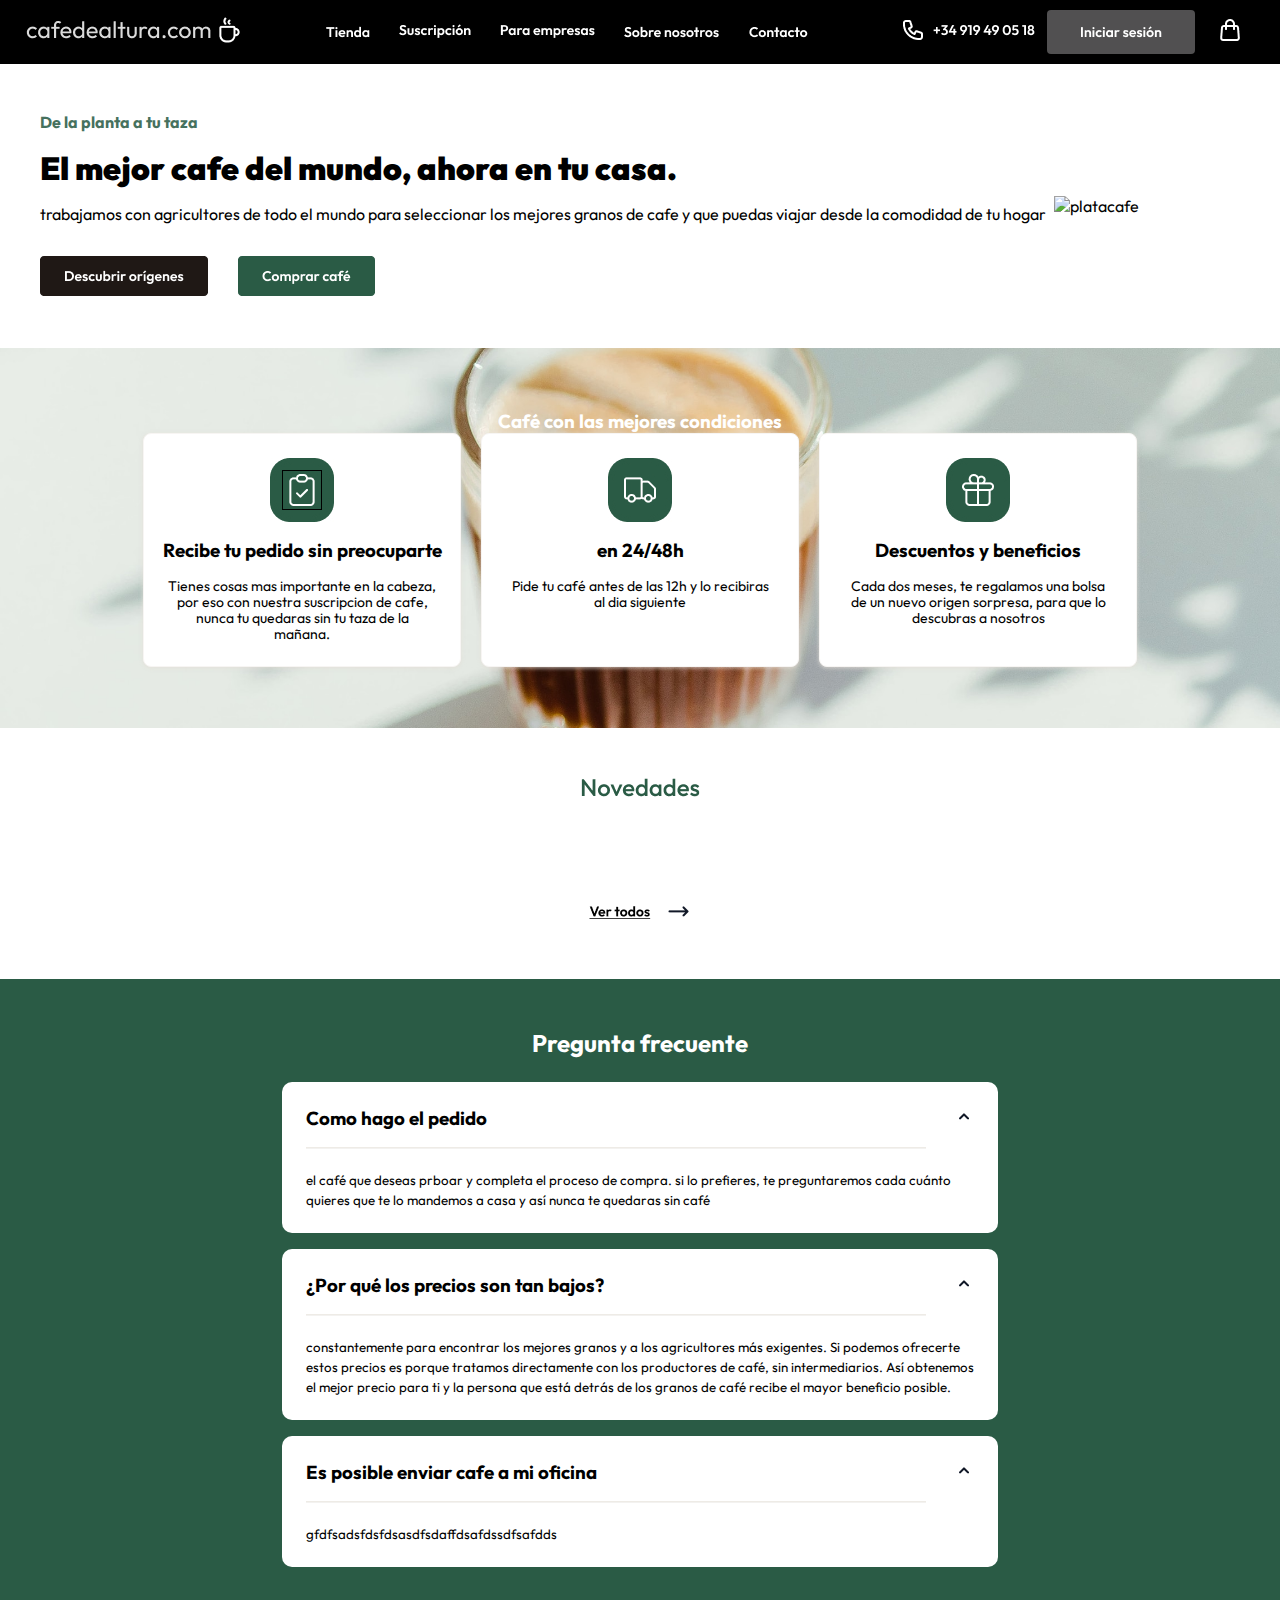
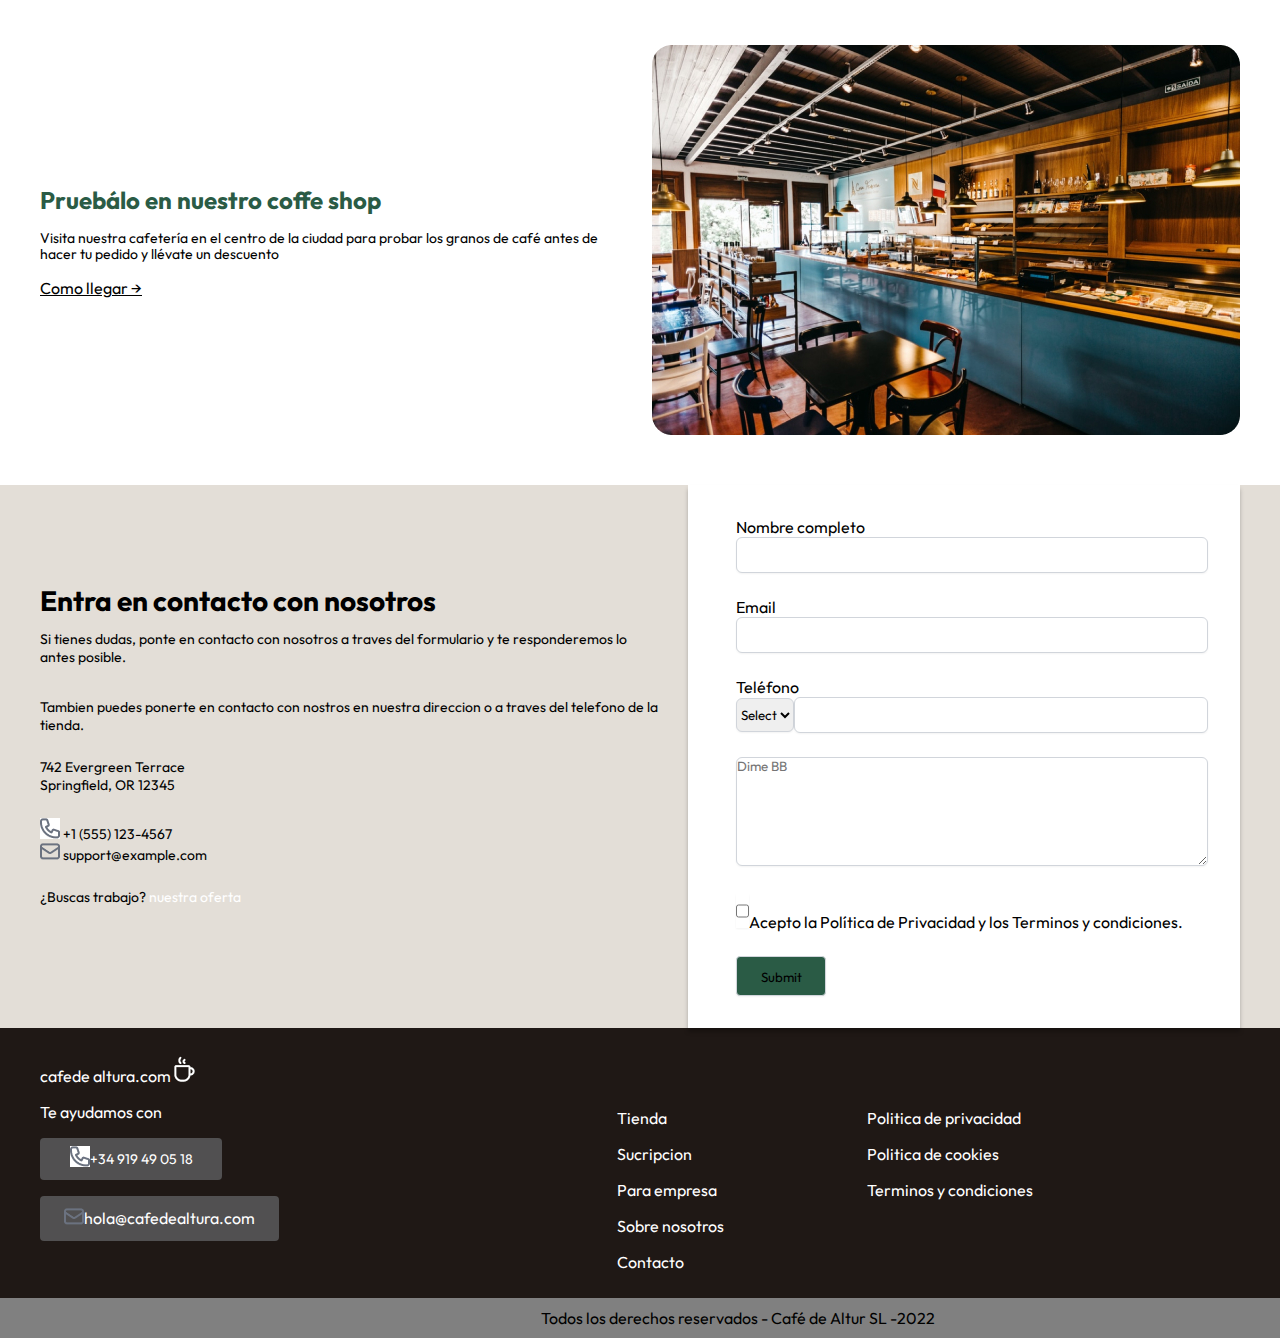
==== commit b5e7acae: "Funcionalidad de la cesta, sin compatiblidad con el landing aun, pero si con la pagina de TIENDA y C" ====
--- a/index.html
+++ b/index.html
@@ -19,7 +19,7 @@
         </div>
         <div class="cafe1b">
             <div class="Tienda">
-                <a href="page/tienda.html" title="Tienda">
+                <a href="/tienda.html" title="Tienda">
                     <img src="image/emoti/Tienda.png" alt="Tienda">
                 </a>
             </div>
@@ -49,7 +49,8 @@
 
         </div>
         <div class="cafe1c">
-            <div> <a title="phone" href="tel:+34919490518"> <img src="/ProyectoFinal/image/" alt="phone"> </a> </div>
+            <div> <a title="phone" href="tel:+34919490518"> <img src="/image/emoti/telefono.png" alt="phone"> </a>
+            </div>
             <div class="init_sesion">
                 <a title="init" href="init.html"> <img src="image/emoti/inicio_secion.png" alt="inicio_secion"> </a>
             </div>
@@ -99,7 +100,7 @@
             <div class="cafe2b">
                 <div class="cafe2c">
 
-                    <img src="/image/imagen/Illustration (2).jpgg" alt="check" ; width="64px" height="64px">
+                    <img src="/image/imagen/Illustration (1).jpg" alt="check" ; width="64px" height="64px">
 
 
                     <h3>Recibe tu pedido sin preocuparte</h3>
@@ -134,44 +135,26 @@
         <div class="cafe4a">
             <img src="image/emoti/Novedades.png" alt="Novedades">
         </div>
-        <div class="cafe4b">
-
-            <div class="bolsa-cafe"> <img src="image/imagen/Costarica.png" alt="Costarica">
-                <p><strong>Costa Rica Tarrazu</strong></p>
-
-
-                <p>9,00€ </p>
-                </br>
-                <p><a class="boton-tienda" href="cesta.html">Añadir</a>
-
-            </div>
-            <div class="bolsa-cafe"> <img src="image/imagen/Colombia.png" alt="Colombia">
-                <p><strong>Colombia Los Naranjos</strong></p>
-                <p>9,00€</p>
-                </br>
-                <p><a class="boton-tienda" href="cesta.html">Añadir</a>
-
-            </div>
-            <div class="bolsa-cafe"> <img src="image/imagen/Laos.png" alt="Laos">
-                <p><strong>Laos Amanecer</strong></p>
-                <p> 9,00€</p>
-                </br>
-
-                <p><a class="boton-tienda" href="cesta.html">Añadir</a>
-            </div>
-            <div class="bolsa-cafe"> <img src="image/imagen/Etiopia.png" alt="Etiopia">
-                <p><strong>
-                        Etiopia Yrgacheff
-                    </strong></p>
-                <p>9,00€
-
-                </p>
-                </br>
-
-                <p><a class="boton-tienda" href="cesta.html">Añadir</a>
-                </p>
-            </div>
-        </div>
+        <div id="sacosTienda" class="row"></div>
+
+        <template id="template-card">
+
+            <div class="card">
+
+                <div class="card-body">
+                    <img clas="imagenCafe" src="" alt="imagenCafe">
+                    <h5 class="titulo">Titulo</h5>
+                    <p class="precio">precisdafo</p>
+                    <button class="btn-primary">Comprar</button>
+                </div>
+            </div>
+
+        </template>
+
+
+        </div>
+
+
         <div class="cafe4c">
             <a href="page/tienda.html" title="Tienda"><img src="image/emoti/Vertodo.png" alt="vertodo"></a>
         </div>
@@ -185,31 +168,39 @@
         <div class="CafeGreen3Cajas">
             <div class="ComoHagoElPedido">
                 <div class="ComoHagoElPedidoHeader">
+
+
                     <div>
                         <h3> Como hago el pedido </h3>
                     </div>
-                    <div onclick="arrow1()"> <img id="arrow1" src="/image/imagen/Chevron up.jpg " alt=flecha >
-                    </div>
-                </div>
-              
+
+
+                    <div onclick="arrow1()"> <img id="arrow1" src="/image/imagen/Chevron up.jpg " alt=flecha>
+                    </div>
+                </div>
+
                 <div id="arrowbox1">
-                    <hr>
-
+                    <img src="/image/emoti/Divider.jpg" alt="">
                     <p><small> el café que deseas prboar y completa el proceso de compra. si lo prefieres, te
                             preguntaremos
                             cada cuánto quieres que te lo mandemos a casa y así nunca te quedaras sin café</small></p>
                 </div>
             </div>
+
+
+
+
             <div class="PorqueLosPreciosSonTanBajos">
                 <div class="PorqueLosPreciosSonTanBajosHeader">
                     <div>
                         <h3>¿Por qué los precios son tan bajos?</h3>
                     </div>
-                    <div onclick="arrow2()"><img id="arrow2" src="image/imagen/Chevron up.jpg" alt="flecha" onclick="preguntasfrecuentes2()">
+                    <div onclick="arrow2()"><img id="arrow2" src="image/imagen/Chevron up.jpg" alt="flecha"
+                          >
                     </div>
                 </div>
                 <div id="arrowbox2">
-                    <hr>
+                    <img src="/image/emoti/Divider.jpg" alt="">
                     <p> <small> constantemente para encontrar los mejores granos y a los agricultores más exigentes.
                             Si
                             podemos ofrecerte estos precios es porque tratamos directamente con los productores de
@@ -218,19 +209,22 @@
                             de
                             los granos de café recibe el mayor beneficio posible. </small> </p>
                 </div>
-            </div> 
+            </div>
             <div class="EsPosibleEnviarCafeAMiOficina">
-               <div class="EsPosibleEnviarCafeAMiOficinaHeader"> 
-               <div> <h3>Es posible enviar cafe a mi oficina</h3> </div>
-                <div onclick="arrow3()"><img id="arrow3" src="image/imagen/Chevron up.jpg" onclick= "preguntasfrecuentes3()"
-                        alt="flecha">
-                </div>
-               </div>
-               
-               <div id="arrowbox3">
-                <hr>
-                <p> <small> gf </small> </p>
-            </div>
+                <div class="EsPosibleEnviarCafeAMiOficinaHeader">
+                    <div>
+                        <h3>Es posible enviar cafe a mi oficina</h3>
+                    </div>
+                    <div onclick="arrow3()">
+                        <img id="arrow3" src="image/imagen/Chevron up.jpg" 
+                            alt="flecha">
+                    </div>
+                </div>
+
+                <div id="arrowbox3">
+                    <img src="/image/emoti/Divider.jpg" alt="">
+                    <p> <small> gfdfsadsfdsfdsasdfsdaffdsafdssdfsafdds </small> </p>
+                </div>
             </div>
         </div>
         <div class="ResolvemosTusDudas"> <u>Resolvemos tus dudas</u> →
@@ -266,7 +260,10 @@
             <div class="cafe6Container">
                 <p>Tambien puedes ponerte en contacto con nostros en nuestra direccion o a traves del telefono de la
                     tienda.</p>
-                <p> 742 Evergreen Terrace Springfield, OR 12345 </p>
+                <div>
+                    <p> 742 Evergreen Terrace </p>
+                    <p> Springfield, OR 12345</p>
+                </div>
                 <div>
                     <p> <img src="image/emoti/PhoneIcon.jpg" alt="phone"> +1 (555) 123-4567</p>
                     <p> <img src="image/emoti/Emailicon.png" alt="emailicon"> support@example.com </p>
@@ -278,40 +275,56 @@
 
         <div class="cafe6b">
 
-            <div class="cafe6bContainer">
-                <form action="fdf">
-                    <div>
-                        <label for="namesurname">Nombre completo</label>
-                    </div>
-                    <div> <input type="text" id="fname" name="fname">
-                    </div>
-                    <div> <label for="email">Email</label></div>
-                    <div><input type="email" id="email" name="email">
-                    </div>
-                    <div> <label for="phone" >Teléfono</label></div>
-                    <div> <select name="edad del usario" id="edad">
-                    </div>
-                    <div>
-                        <option value="" disabled selected>Select </option>
-                    </div>
-                    <div> <input type="tel" id="tel" name="tel">
-                    </div>
-                    <div><label for="Question"></label></div>
-                    <div> <textarea name="name" id="fd" cols="20" rows="10" placeholder="Dime BB"></textarea>
-                    </div>
-                    <div> <label for="Checkin"> <input type="checkbox" id="checkbox" name="checkbox">Acepto la Política
-                            de Privacidad y
-                            los Terminos y condiciones.</div>
-                    </label>
-                </form>
-            </div>
-
-            <div>
-                </form><input type="image" name="botondeenvio" src="image/emoti/Button.png" alt="Enviar formulario">
-                </form>
-                </select>
-            </div>
-        </div>
+            <form id="formularioLanding" action="">
+                <div class="cafe6bContainer">
+                    <div>
+                        <div>
+                            <label for="namesurname">Nombre completo</label>
+                        </div>
+                        <div>
+                            <input type="text" id="nameFormulario" name="fname" style="width: 470px">
+                        </div>
+                    </div>
+                    <div>
+                        <div> <label for="email">Email</label></div>
+                        <div><input type="email" id="emailFormulario" name="email" style="width: 470px">
+                        </div>
+                    </div>
+                    <div>
+                        <div> <label for="phone">Teléfono</label></div>
+                        <div> <select nane="edad del usario">
+                        </div>
+                    </div>
+                    <div>
+                        <div>
+                            <option value="" style="width: 38px">Select </option>
+
+                            <input type="tel" name="tel" id="phoneFormulario" style="width: 412px">
+
+                        </div>
+                    </div>
+                    <div>
+                        <div><label for="Question"></label></div>
+                        <div> <textarea id="messageFormulario" name="name" id="fd" cols="20" rows="10"
+                                style="width: 470px ; height :107px" placeholder="Dime BB"></textarea>
+                        </div>
+                    </div>
+                    <div>
+                        <div> <label for="Checkin"> </label> <input type="checkbox" id="checkbox" name="checkbox">Acepto
+                            la Política de Privacidad y los Terminos y condiciones.</div>
+                    </div>
+
+
+                    <div>
+                        <input type="submit" name="" id="submitFormulario">
+                    </div>
+
+
+                </div>
+
+            </form>
+        </div>
+
     </section>
 
 
@@ -321,19 +334,18 @@
 
 
 
-        <div class="titleFooter">cafede altura.com <img src="/ProyectoFinal/image/emoti/ps_coffee-hot.png"
-                alt="emoticafe">
+        <div class="titleFooter">cafede altura.com <img src="/image/emoti/ps_coffee-hot.png" alt="emoticafe">
 
 
 
             <div class="footerLeft">
                 <div>Te ayudamos con </div>
                 <div class="Telefono">
-                    <div> <img src="/ProyectoFinal/image/emoti/Icon.svg" alt="phone"></div>
+                    <div> <img src="/image/emoti/PhoneIcon.jpg" alt="phone"></div>
                     <div>+34 919 49 05 18</div>
                 </div>
                 <div class="emailHolaCafeAltura">
-                    <div><img src="/ProyectoFinal/image/emoti/Emailicon.png" alt="emailIcon"> </div>
+                    <div><img src="/image/emoti/Emailicon.png" alt="emailIcon"> </div>
                     <div>hola@cafedealtura.com</div>
                 </div>
             </div>
@@ -371,7 +383,10 @@
         <p>Todos los derechos reservados - Café de Altur SL -2022
         </p>
     </div>
+
+
     <script src="/assets/main.js"></script>
+
 </body>
 
 </html>--- a/assets/main.css
+++ b/assets/main.css
@@ -8,7 +8,6 @@
     color: white;
     text-decoration: none;
 }
-
 
 
 #cafe1 {
@@ -92,7 +91,7 @@
     display: flex;
     align-items: center;
     justify-content: center;
-    background-image: url(/ProyectoFinal/image/imagen/cafeconleche2.jpeg);
+    background-image: url(/image/imagen/cafeconleche2.jpeg);
     background-image: center;
     background-position: center;
     background-size: cover;
@@ -126,7 +125,7 @@
     border-radius: 8px;
     width: 316px;
     height: 232px;
-    gap:16px;
+    gap: 16px;
 
 }
 
@@ -164,6 +163,8 @@
 
 .boton-tienda:hover {
     background-color: #6A8C7D;
+    background: #2A5B45;
+    border-radius: 4px;
 
 }
 
@@ -172,7 +173,7 @@
     display: flex;
     flex-direction: column;
     justify-content: center;
-    gap: 16px;   
+    gap: 16px;
 
 }
 
@@ -211,15 +212,49 @@
 .bolsa-cafe {
     border-style: groove;
     border-radius: 2%;
-    padding: 20px;
+    padding: 24px;
     gap: 24px;
     display: flex;
     flex-direction: column;
+    border-radius: 8px;
+
+}
+
+.card-header {
+    background-color: red;
+}
+
+.card-title {
+
+    /* display: flex;
+flex-direction: row;
+justify-content: center;
+align-items: center; */
+
+}
+
+
+
+
+.btnbtn-primary {
+
+    background-color: rgba(42, 91, 69, 0.7);
+    color: white;
+    border-radius: 2px;
+    padding: 8px;
+    gap: 8px;
 }
 
 .bolsa-cafe:hover {
 
     background-color: #F7F5F3;
+}
+
+
+
+.btnbtn-primary:hover {
+
+    background-color: #2A5B45;
 }
 
 #cafeGreen {
@@ -260,12 +295,13 @@
     width: 668px;
     padding: 24px;
 
+
 }
 
 .ComoHagoElPedidoHeader {
     display: flex;
 
-   justify-content: space-between;
+    justify-content: space-between;
 }
 
 .PorqueLosPreciosSonTanBajos {
@@ -273,6 +309,7 @@
     border-radius: 10px;
     padding: 24px;
     width: 668px;
+
 }
 
 .PorqueLosPreciosSonTanBajosHeader {
@@ -281,6 +318,7 @@
 
 
 }
+
 .EsPosibleEnviarCafeAMiOficinaHeader {
     display: flex;
     justify-content: space-between;
@@ -295,6 +333,21 @@
 
 }
 
+#arrowbox1>img {
+    margin-bottom: 16px;
+    margin-top: 16px;
+}
+
+#arrowbox2>img {
+    margin-bottom: 16px;
+    margin-top: 16px;
+}
+
+#arrowbox3>img {
+    margin-bottom: 16px;
+    margin-top: 16px;
+}
+
 .ResolvemosTusDudas {
 
     color: #FFFFFF;
@@ -342,54 +395,79 @@
     display: flex;
     flex-direction: row;
     gap: 24px;
-    width: 1280px;
-    height: 552px;
+    justify-content: flex-start;
+
+}
+
+#cafe6>p {
+    color: #6B7280;
 }
 
 .cafe6a {
     margin-top: 98.57px;
     margin-left: 40px;
-    height: 552px;
-    display: flex;
-    flex-direction: column;
-    align-items: flex-start;
+    display: flex;
+    flex-direction: column;
     font-size: 14px;
-
-}
-
-.cafe6Headr {
-    display: flex;
-    flex-direction: column;
-
+    gap: 32px;
+
+
+}
+
+.cafe6Header {
+    display: flex;
+    flex-direction: column;
+    gap: 12px;
+
+}
+
+.cafe6Container {
+    display: flex;
+    flex-direction: column;
+    gap: 24px
 }
 
 
 
 .cafe6b {
+    background-color: white;
+    display: flex;
+    flex-direction: column;
+    padding: 32px 32px 32px 48px;
+    box-shadow: 0px 4px 4px rgba(0, 0, 0, 0.25);
     margin-right: 40px;
-    background-color: white;
-    display: flex;
-    justify-content: flex-start;
-    flex-direction: column;
-    width: 588px;
-    padding: 32px 32px 32px 48px;
+}
+
+.cafe6bContainer {
+    display: flex;
+    flex-direction: column;
     gap: 24px;
-
-}
-
-.cafe6bContainer {
-    display: flex;
-    flex-direction: row;
-    width: 588px;
+}
+
+#formulario {
+
+    display: flex;
+    flex-direction: column;
     gap: 24px;
 }
 
-label {}
-
-.cafe6bContainer>input {
-    display: block;
-    width: 970px;
-
+input,
+select,
+textarea {
+    border: 1px solid #D1D5DB;
+
+    box-shadow: 0px 1px 2px rgba(0, 0, 0, 0.05);
+    border-radius: 6px;
+    height: 34px;
+}
+
+#submitFormulario {
+
+    background-color: #2A5B45;
+    border-radius: 4px;
+    padding: 12px 24px;
+    width: 90px;
+    height: 40px;
 
 }
 
@@ -402,7 +480,6 @@
 }
 
 footer {
-    width: 1280px;
     background: #1F1815;
     height: 270px;
     display: flex;
@@ -478,10 +555,82 @@
     align-items: center;
     background: grey;
     height: 40px;
-    width: 1280px;
 
 }
 
 .footerEnd>p {
     margin-left: 540.5px;
+}
+
+
+
+
+.row {
+
+
+    display: flex;
+    flex-wrap: wrap;
+
+
+}
+
+/* TIENDA  */
+
+
+
+
+#sacosTienda {
+
+    display: flex;
+    flex-direction: row;
+    align-items: center;
+    justify-content: center;
+    text-align: center;
+    flex-wrap: wrap;
+    gap: 24px
+}
+
+.bolsa-cafe {
+    border-style: groove;
+    border-radius: 2%;
+    padding: 24px;
+    gap: 24px;
+    display: flex;
+    flex-direction: column;
+    border-radius: 8px;
+
+}
+
+
+
+
+/* CESTAS */
+
+.cesta {
+
+    display: flex;
+    align-items: center;
+    justify-content: center;
+}
+
+.cestaBody {
+
+display: flex;
+flex-direction: row;
+align-items: center;
+
+
+}
+
+.totalCarrito {
+
+    padding: 24px;
+gap: 16px;
+
+}
+
+.productosCesta {
+
+    padding: 8px;
+gap: 24px;
 }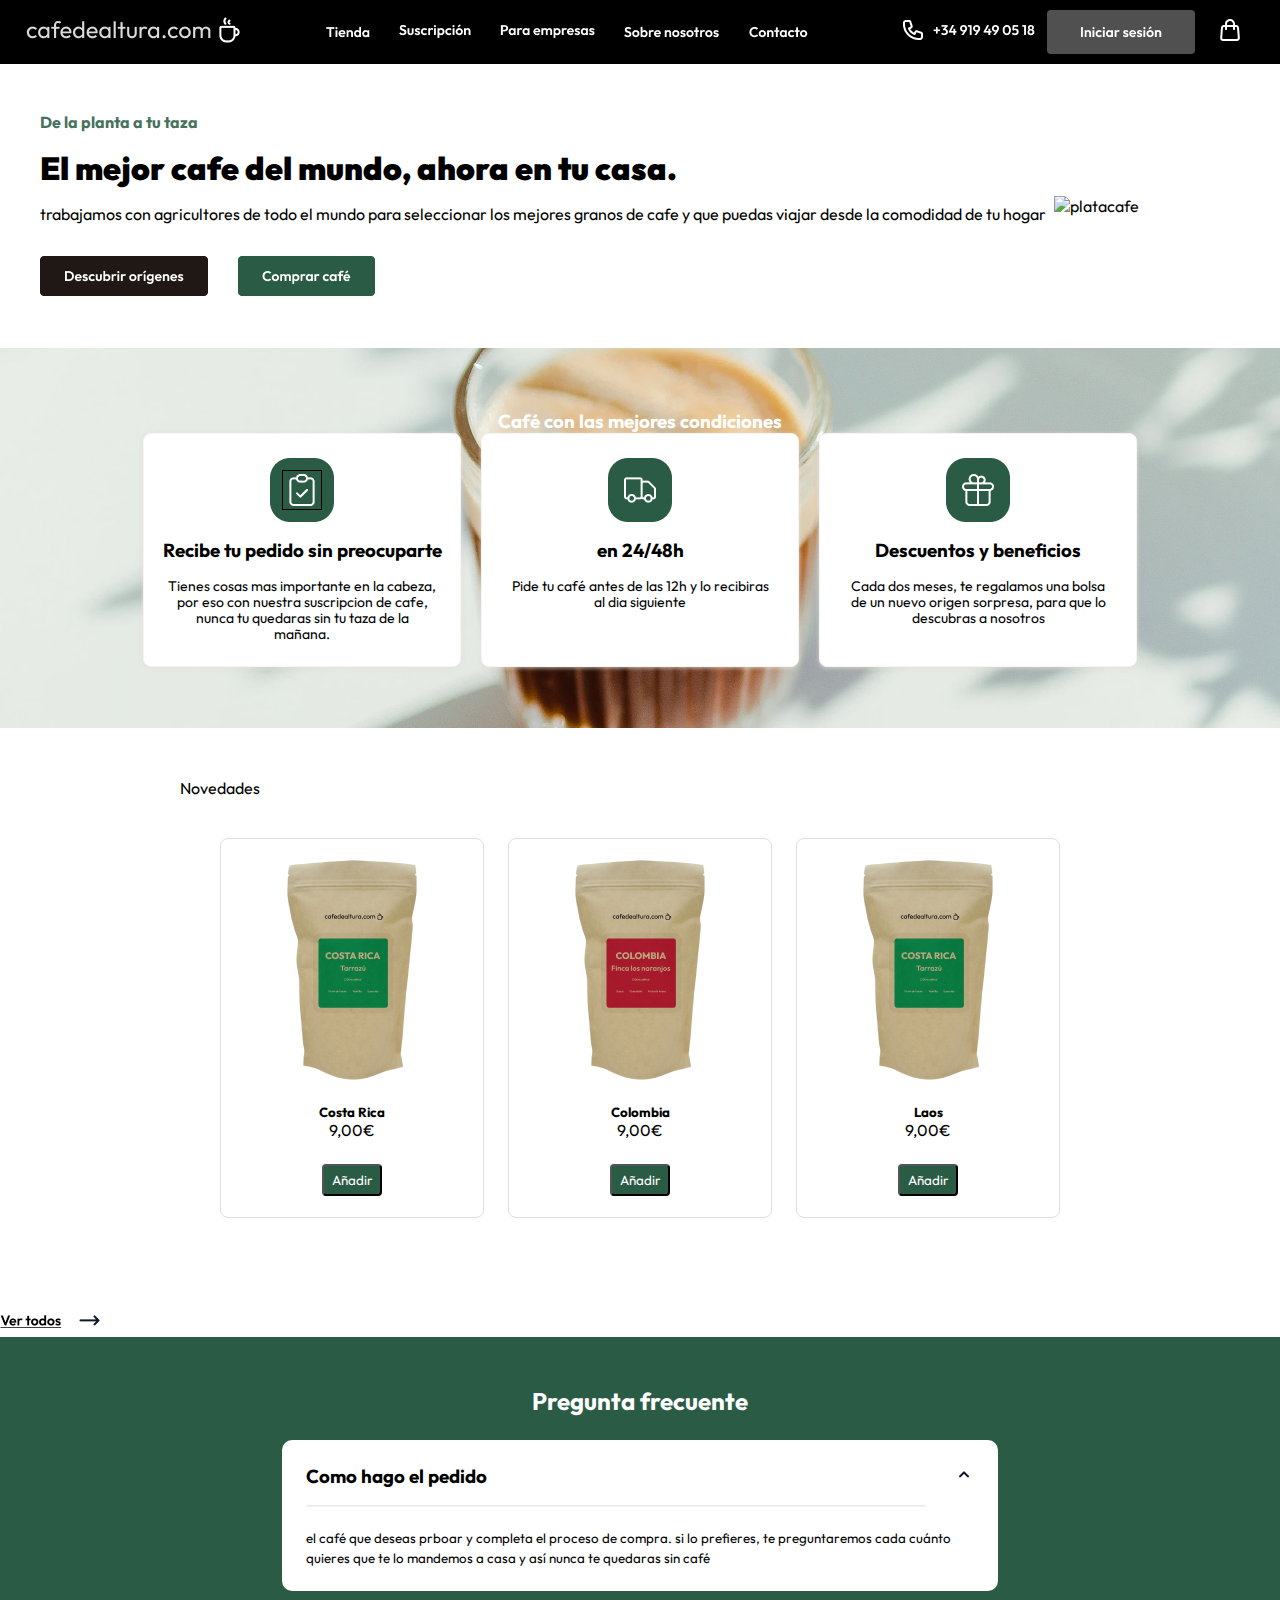
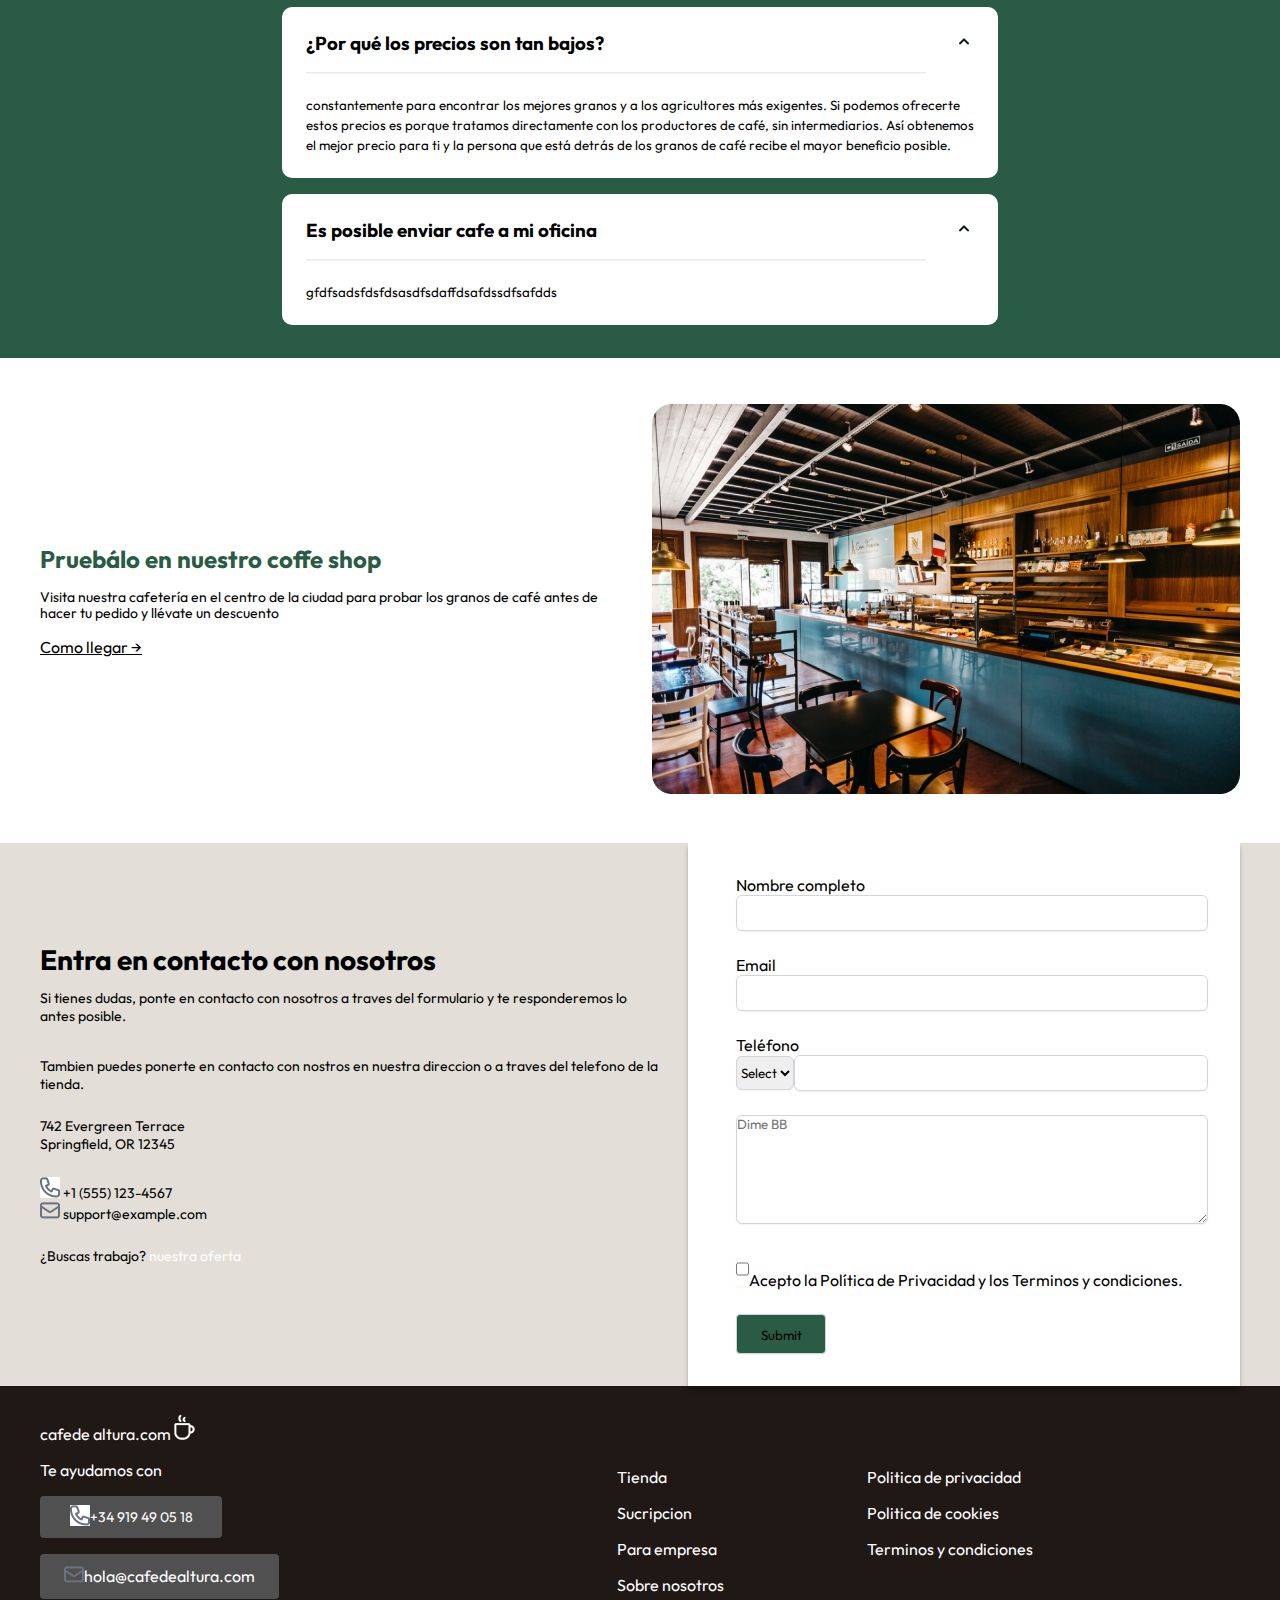
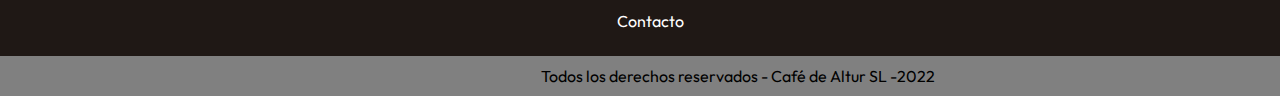
==== commit fcf26157: "Img de los Sacos , con css" ====
--- a/index.html
+++ b/index.html
@@ -59,7 +59,7 @@
         <div class="cafe1d">
 
             <a title="cesta" href="cesta.html"> <img src="image/emoti/Carr.png" alt="cesta"> </a>
-
+            <p class="carritoNumero"></p>
 
         </div>
     </section>
@@ -132,32 +132,91 @@
     </section>
 
     <section id="cafe4">
-        <div class="cafe4a">
-            <img src="image/emoti/Novedades.png" alt="Novedades">
-        </div>
-        <div id="sacosTienda" class="row"></div>
-
-        <template id="template-card">
-
-            <div class="card">
-
-                <div class="card-body">
-                    <img clas="imagenCafe" src="" alt="imagenCafe">
-                    <h5 class="titulo">Titulo</h5>
-                    <p class="precio">precisdafo</p>
-                    <button class="btn-primary">Comprar</button>
-                </div>
-            </div>
-
+        <div class="contenedor">
+            Novedades
+            <div id="sacosTienda" class="row"></div>
+
+            <template id="template-card">
+
+                <div class="card">
+
+                    <div class="card-body">
+                        <img clas="imagenCafe" src="" alt="imagenCafe">
+                        <div class="card-body2">
+                        <h5 class="titulo">Titulo</h5>
+                        <p class="precio">precisdafo</p> 
+                        </div>
+                        <button class="btn-primary">Añadir</button>
+                    </div>
+                </div>
+
+            </template>
+
+
+        </div>
+
+
+    </section>
+
+    <section class="cesta" style="display: none">
+
+        <div class="container">
+            <h4>Carrito de compras</h4>
+            <table class="table">
+                <thead>
+                    <tr>
+                        <th scope="col">#</th>
+                        <th scope="col">Item</th>
+                        <th scope="col">Cantidad</th>
+                        <th scope="col">Acción</th>
+                        <th scope="col">Total</th>
+                    </tr>
+                </thead>
+                <tbody id="items"></tbody>
+                <tfoot>
+                    <tr id="footer">
+                        <th scope="row" colspan="5">Carrito vacío - comience a comprar!</th>
+                    </tr>
+                </tfoot>
+            </table>
+
+        </div>
+
+
+        <template id="template-footer">
+            <th scope="row" colspan="2">Total productos</th>
+
+            <td> <img src="image/emoti/Carr.png"> 10</td>
+            <td>
+                <button class="btn btn-danger btn-sm" id="vaciar-carrito">
+                    vaciar todo
+                </button>
+            </td>
+            <td class="font-weight-bold">€ <span>5000</span></td>
         </template>
 
-
-        </div>
-
-
-        <div class="cafe4c">
-            <a href="page/tienda.html" title="Tienda"><img src="image/emoti/Vertodo.png" alt="vertodo"></a>
-        </div>
+        <template id="template-carrito">
+            <tr>
+                <th scope="row">id</th>
+                <td>Café</td>
+                <td>1</td>
+                <td>
+                    <button class="btn btn-info btn-sm">
+                        +
+                    </button>
+                    <button class="btn btn-danger btn-sm">
+                        -
+                    </button>
+                </td>
+                <td><span>500</span>€</td>
+            </tr>
+        </template>
+    </section>
+
+
+    <div class="cafe4c">
+        <a href="page/tienda.html" title="Tienda"><img src="image/emoti/Vertodo.png" alt="vertodo"></a>
+    </div>
     </section>
 
     <section id="cafeGreen">
@@ -195,8 +254,7 @@
                     <div>
                         <h3>¿Por qué los precios son tan bajos?</h3>
                     </div>
-                    <div onclick="arrow2()"><img id="arrow2" src="image/imagen/Chevron up.jpg" alt="flecha"
-                          >
+                    <div onclick="arrow2()"><img id="arrow2" src="image/imagen/Chevron up.jpg" alt="flecha">
                     </div>
                 </div>
                 <div id="arrowbox2">
@@ -216,8 +274,7 @@
                         <h3>Es posible enviar cafe a mi oficina</h3>
                     </div>
                     <div onclick="arrow3()">
-                        <img id="arrow3" src="image/imagen/Chevron up.jpg" 
-                            alt="flecha">
+                        <img id="arrow3" src="image/imagen/Chevron up.jpg" alt="flecha">
                     </div>
                 </div>
 
@@ -282,7 +339,7 @@
                             <label for="namesurname">Nombre completo</label>
                         </div>
                         <div>
-                            <input type="text" id="nameFormulario" name="fname" style="width: 470px">
+                            <input type="text" id="nameFormulario" name="fname" style="width: 470px" >
                         </div>
                     </div>
                     <div>
--- a/assets/main.css
+++ b/assets/main.css
@@ -84,6 +84,8 @@
 
 .cafe1d {
     margin-right: 3%;
+    display: flex;
+    flex-direction: row;
 }
 
 #cafe2 {
@@ -150,8 +152,16 @@
 
 }
 
-
-.boton-tienda {
+#sacosTienda {
+
+    display: flex;
+    justify-content: center;
+    align-items: center;
+    flex-direction: row;
+    flex-wrap: wrap;
+}
+
+#template-card {
     background: #2A5B45;
     border-radius: 10px;
 
@@ -161,7 +171,49 @@
 
 }
 
-.boton-tienda:hover {
+
+.btn-primary {
+
+    background: #2A5B45;
+    border-radius: 4px;
+    width: 60px;
+    height: 32px;
+    color: white;
+}
+
+#sacosTienda {
+
+    display: flex;
+    flex-direction: column;
+    align-items: center;
+    padding: 40px;
+}
+
+.card-body {
+
+    display: flex;
+    flex-direction: column;
+    gap: 12px
+}
+
+.card-body {
+    display: flex;
+    flex-direction: column;
+    align-items: center;
+    border: 1px solid #E3DED7;
+    border-radius: 8px;
+    gap: 24px;
+    padding: 21px;
+
+}
+
+.card-body:hover {
+
+    background-color:  #F7F5F3;
+
+}
+
+.btn-primary:hover {
     background-color: #6A8C7D;
     background: #2A5B45;
     border-radius: 4px;
@@ -235,16 +287,6 @@
 
 
 
-
-.btnbtn-primary {
-
-    background-color: rgba(42, 91, 69, 0.7);
-    color: white;
-    border-radius: 2px;
-    padding: 8px;
-    gap: 8px;
-}
-
 .bolsa-cafe:hover {
 
     background-color: #F7F5F3;
@@ -252,7 +294,7 @@
 
 
 
-.btnbtn-primary:hover {
+.btn-primary:hover {
 
     background-color: #2A5B45;
 }
@@ -615,9 +657,9 @@
 
 .cestaBody {
 
-display: flex;
-flex-direction: row;
-align-items: center;
+    display: flex;
+    flex-direction: row;
+    align-items: center;
 
 
 }
@@ -625,12 +667,12 @@
 .totalCarrito {
 
     padding: 24px;
-gap: 16px;
+    gap: 16px;
 
 }
 
 .productosCesta {
 
     padding: 8px;
-gap: 24px;
+    gap: 24px;
 }